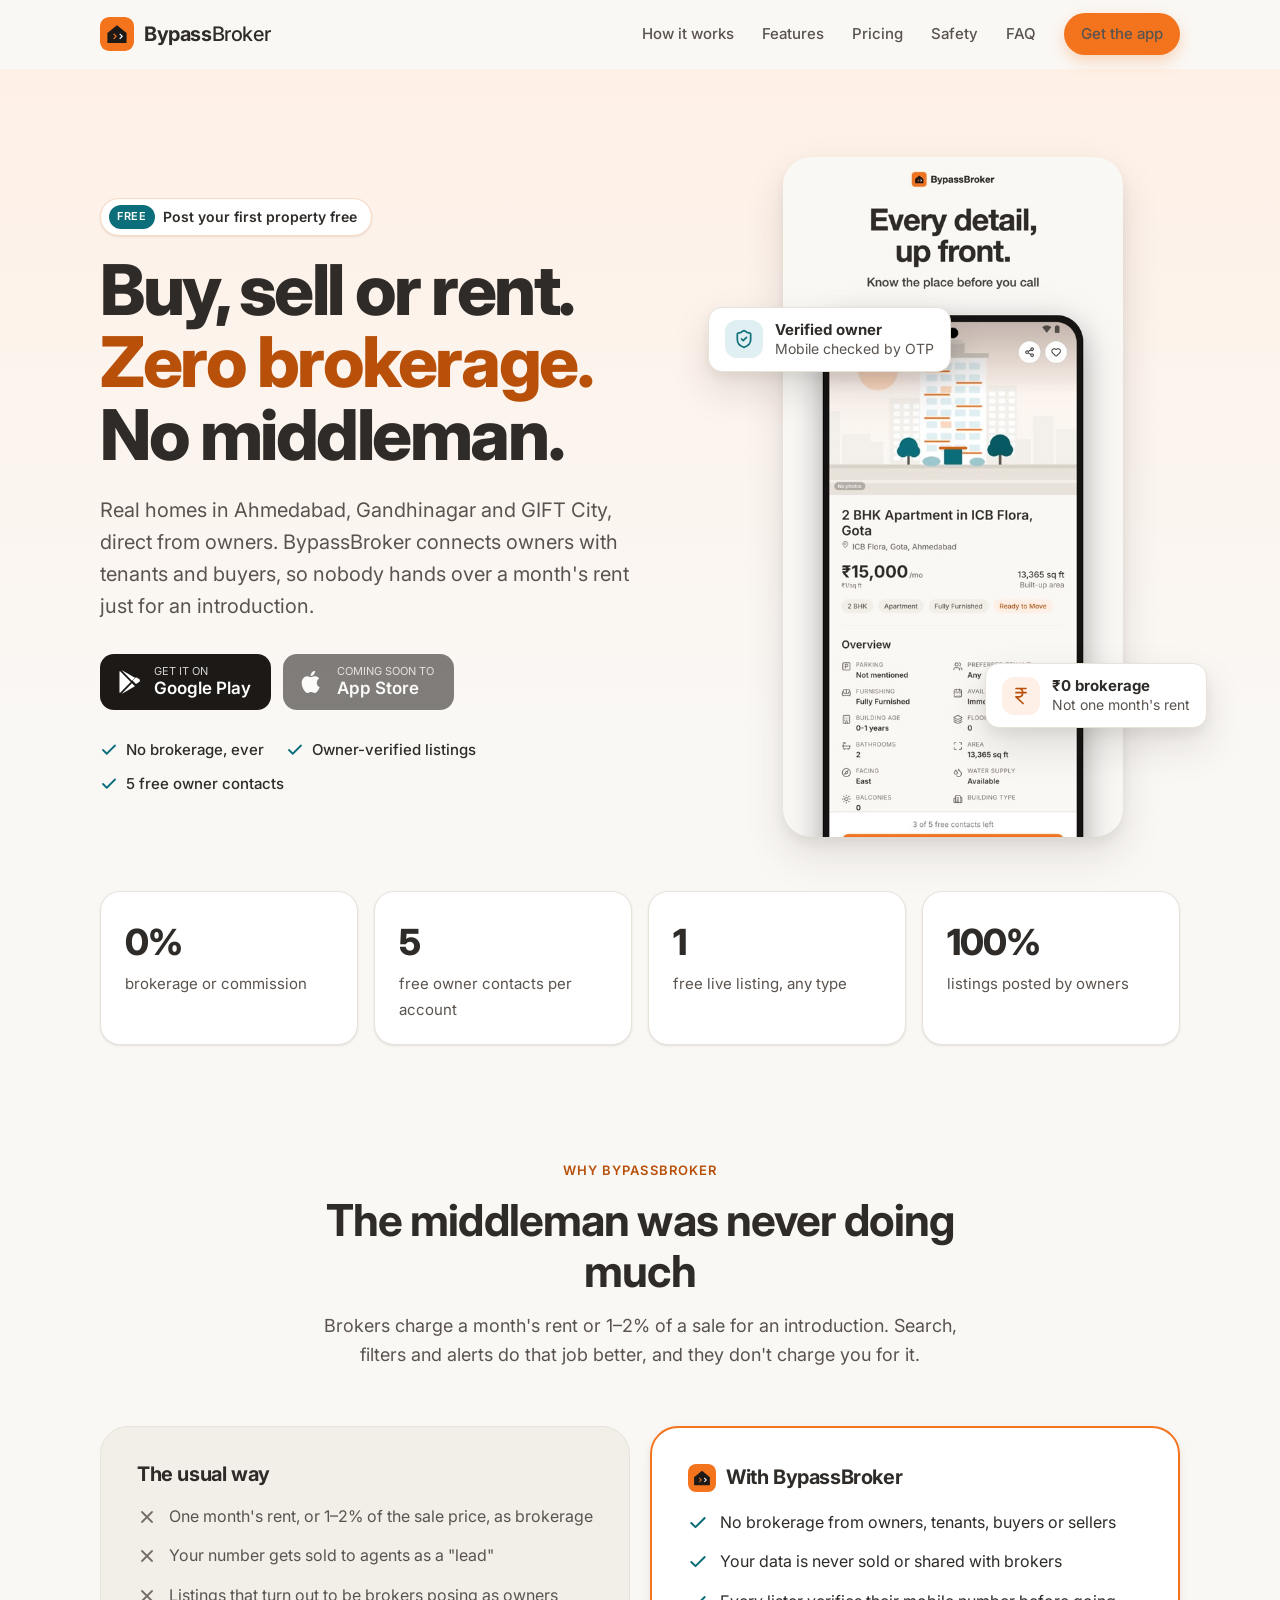
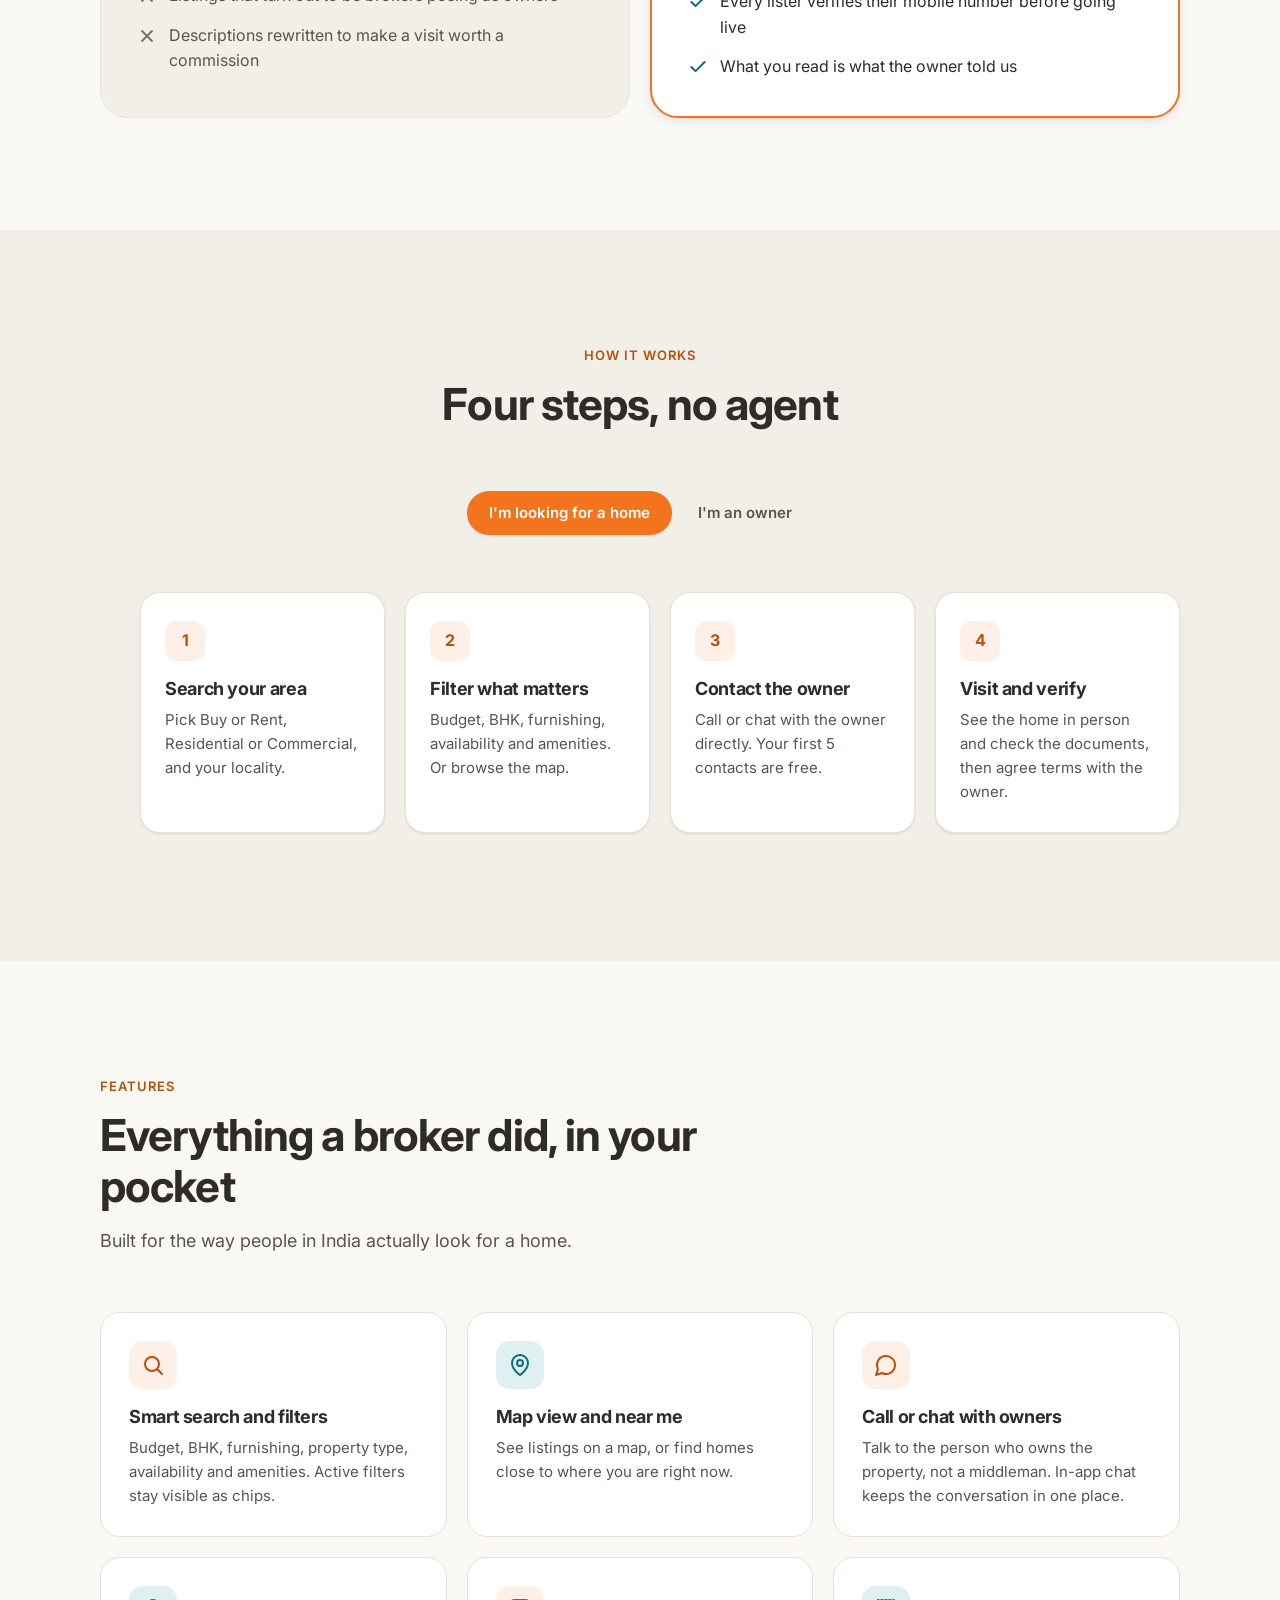
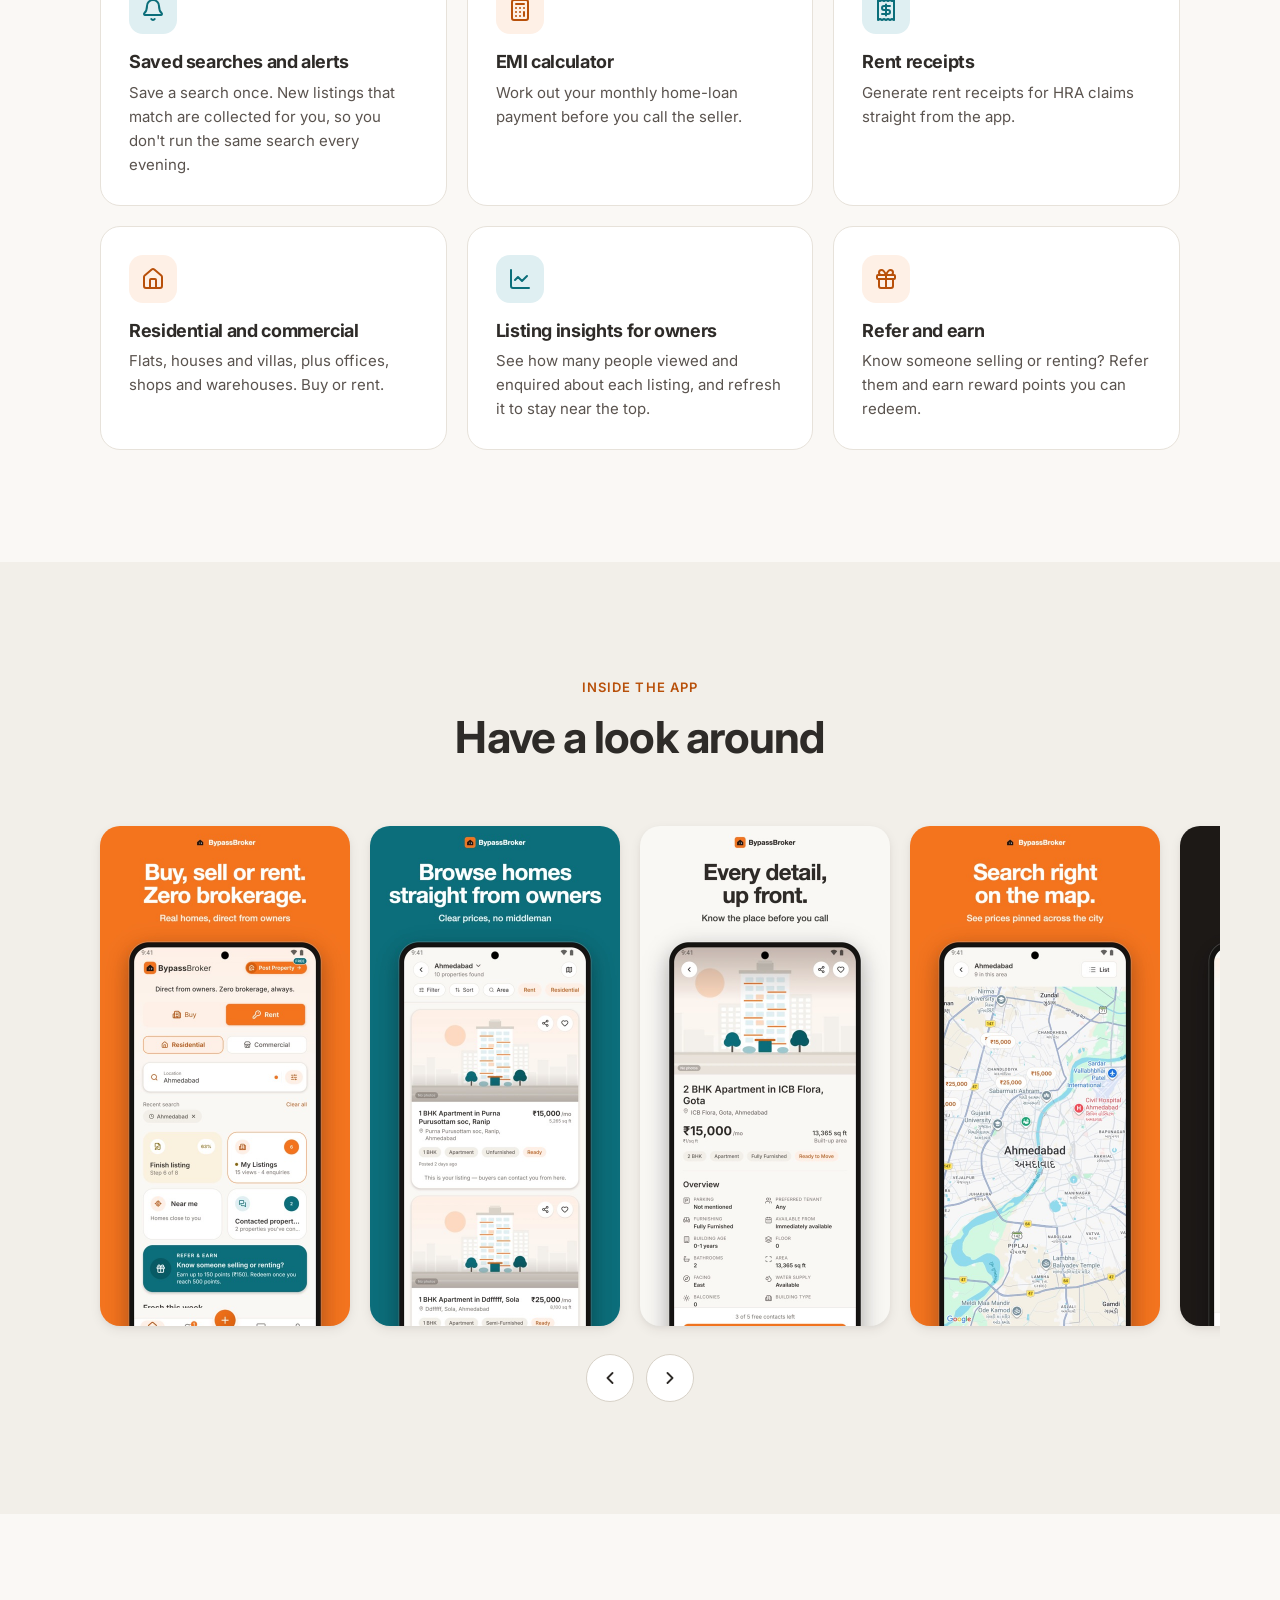
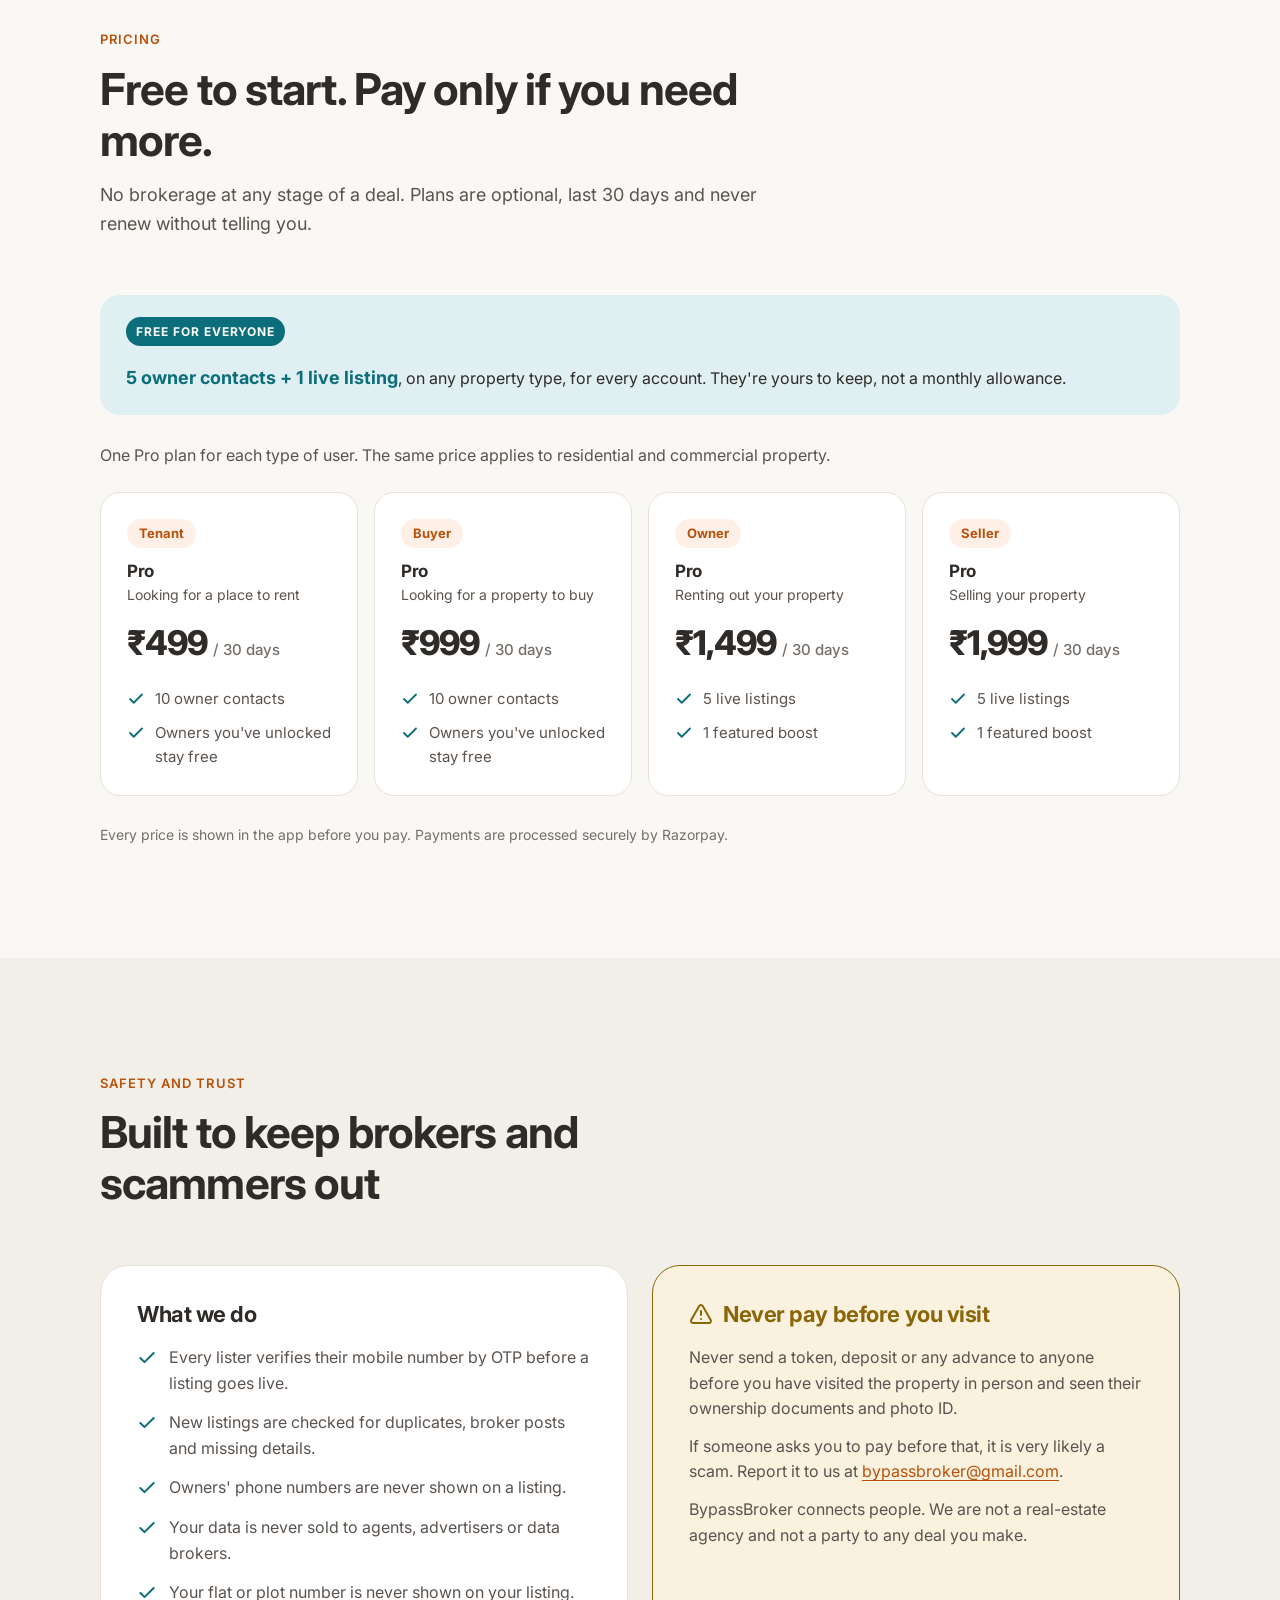
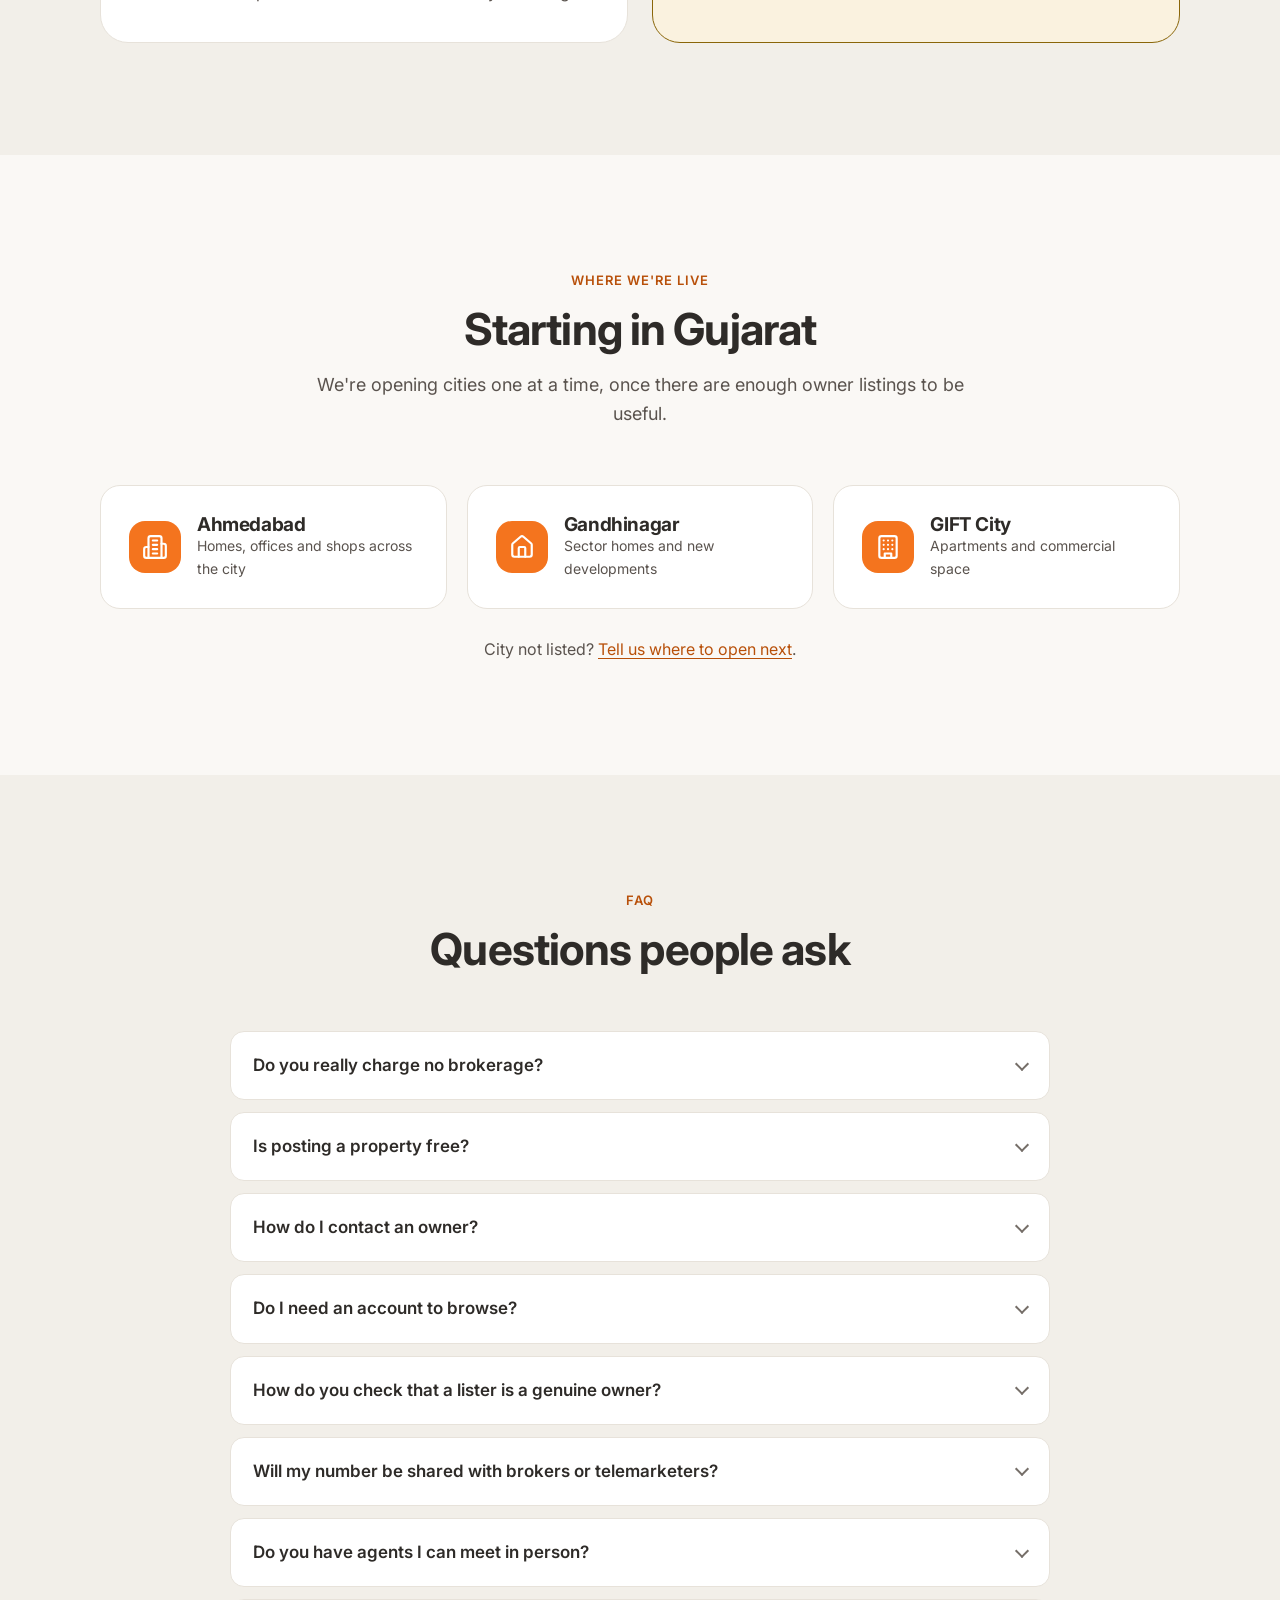
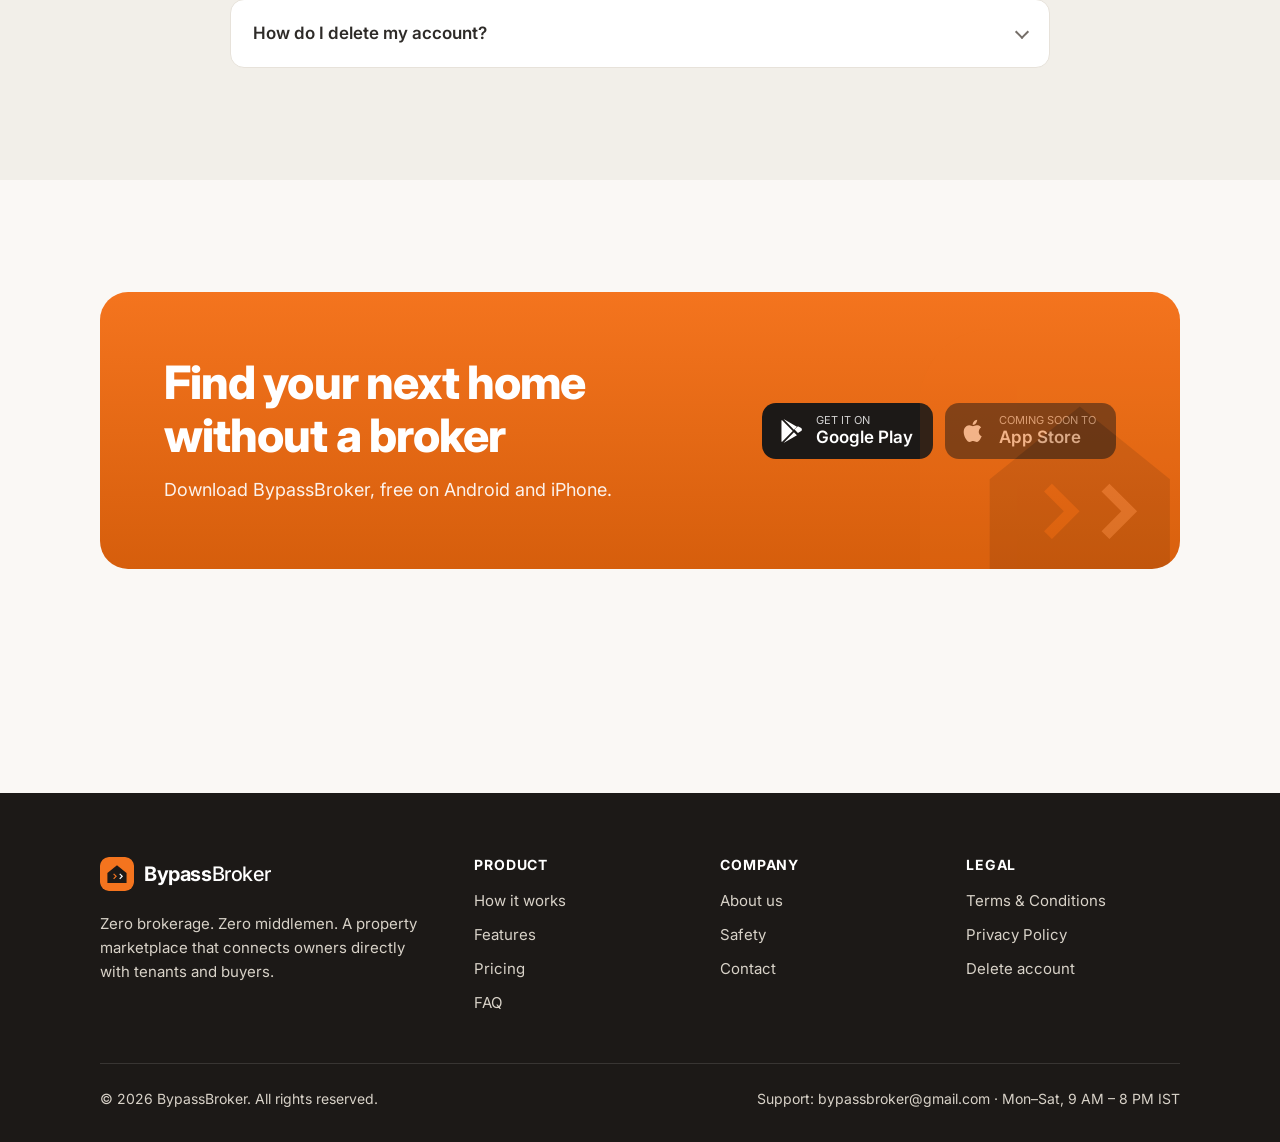
==== index.html @ a6a3829b "init" ====
<!doctype html>
<html lang="en-IN" class="no-js">
<head>
  <meta charset="utf-8">
  <meta name="viewport" content="width=device-width, initial-scale=1">
  <title>No Brokerage Property in Ahmedabad &amp; Gandhinagar | BypassBroker</title>
  <meta name="description" content="Rent, buy or sell flats, houses, offices and shops in Ahmedabad, Gandhinagar and GIFT City with zero brokerage. Deal directly with verified owners, no broker.">
  <meta name="robots" content="index, follow, max-image-preview:large, max-snippet:-1">
  <meta name="theme-color" content="#F4741E">
  <link rel="canonical" href="https://bypassbroker.in/">
  <meta name="geo.region" content="IN-GJ">
  <meta name="geo.placename" content="Ahmedabad">

  <meta property="og:type" content="website">
  <meta property="og:site_name" content="BypassBroker">
  <meta property="og:locale" content="en_IN">
  <meta property="og:title" content="BypassBroker — Zero brokerage. Direct from owners.">
  <meta property="og:description" content="Rent, buy or sell property in Ahmedabad, Gandhinagar and GIFT City directly with owners. No broker, no commission.">
  <meta property="og:url" content="https://bypassbroker.in/">
  <meta property="og:image" content="https://bypassbroker.in/assets/og-image.jpg">
  <meta property="og:image:width" content="1200">
  <meta property="og:image:height" content="630">
  <meta property="og:image:alt" content="BypassBroker — zero brokerage property app for Ahmedabad, Gandhinagar and GIFT City">
  <meta name="twitter:card" content="summary_large_image">
  <meta name="twitter:title" content="BypassBroker — Zero brokerage. Direct from owners.">
  <meta name="twitter:description" content="Rent, buy or sell property in Ahmedabad, Gandhinagar and GIFT City directly with owners. No broker, no commission.">
  <meta name="twitter:image" content="https://bypassbroker.in/assets/og-image.jpg">

  <link rel="icon" href="assets/favicon.svg" type="image/svg+xml">
  <link rel="apple-touch-icon" href="assets/apple-touch-icon.png">
  <link rel="manifest" href="site.webmanifest">

  <link rel="preconnect" href="https://fonts.googleapis.com">
  <link rel="preconnect" href="https://fonts.gstatic.com" crossorigin>
  <link rel="stylesheet" href="https://fonts.googleapis.com/css2?family=Inter:wght@400;500;600;700;800&display=swap">
  <link rel="stylesheet" href="css/styles.css">

  <script type="application/ld+json">
  {
    "@context": "https://schema.org",
    "@graph": [
      {
        "@type": "Organization",
        "@id": "https://bypassbroker.in/#organization",
        "name": "BypassBroker",
        "url": "https://bypassbroker.in/",
        "logo": {
          "@type": "ImageObject",
          "url": "https://bypassbroker.in/assets/icon-512.png",
          "width": 512,
          "height": 512
        },
        "description": "Zero-brokerage property marketplace connecting owners directly with tenants and buyers in Gujarat.",
        "email": "bypassbroker@gmail.com",
        "contactPoint": {
          "@type": "ContactPoint",
          "contactType": "customer support",
          "email": "bypassbroker@gmail.com",
          "areaServed": "IN"
        },
        "areaServed": [
          {
            "@type": "City",
            "name": "Ahmedabad"
          },
          {
            "@type": "City",
            "name": "Gandhinagar"
          },
          {
            "@type": "Place",
            "name": "GIFT City"
          }
        ],
        "sameAs": [
          "https://play.google.com/store/apps/details?id=com.bypassbroker.app"
        ]
      },
      {
        "@type": "WebSite",
        "@id": "https://bypassbroker.in/#website",
        "url": "https://bypassbroker.in/",
        "name": "BypassBroker",
        "inLanguage": "en-IN",
        "publisher": {
          "@id": "https://bypassbroker.in/#organization"
        }
      },
      {
        "@type": "MobileApplication",
        "name": "BypassBroker",
        "operatingSystem": "Android",
        "applicationCategory": "LifestyleApplication",
        "downloadUrl": "https://play.google.com/store/apps/details?id=com.bypassbroker.app",
        "installUrl": "https://play.google.com/store/apps/details?id=com.bypassbroker.app",
        "image": "https://bypassbroker.in/assets/icon-512.png",
        "screenshot": "https://bypassbroker.in/assets/screens/01-home.jpg",
        "offers": {
          "@type": "Offer",
          "price": "0",
          "priceCurrency": "INR"
        },
        "publisher": {
          "@id": "https://bypassbroker.in/#organization"
        }
      },
      {
        "@type": "FAQPage",
        "@id": "https://bypassbroker.in/#faq",
        "mainEntity": [
          {
            "@type": "Question",
            "name": "Do you really charge no brokerage?",
            "acceptedAnswer": {
              "@type": "Answer",
              "text": "Yes. We charge no brokerage and take no commission or cut of any deal, from the owner, the tenant or buyer, or anyone else, at any stage."
            }
          },
          {
            "@type": "Question",
            "name": "Is posting a property free?",
            "acceptedAnswer": {
              "@type": "Answer",
              "text": "Your first listing is always free, with no listing fee. Every account can keep 1 live listing of any type for free. The slot frees up again when you unpublish it or mark it sold or rented. Pro plan is there if you manage several properties."
            }
          },
          {
            "@type": "Question",
            "name": "How do I contact an owner?",
            "acceptedAnswer": {
              "@type": "Answer",
              "text": "Open the listing and tap Call Owner or Chat. Every account gets 5 free owner contacts on any property. After that, an optional plan keeps you going, and every owner you've already unlocked stays free."
            }
          },
          {
            "@type": "Question",
            "name": "Do I need an account to browse?",
            "acceptedAnswer": {
              "@type": "Answer",
              "text": "No. Searching, filtering and viewing full listing details work without logging in. You only need an account to save properties, set alerts, contact an owner or post a property."
            }
          },
          {
            "@type": "Question",
            "name": "How do you check that a lister is a genuine owner?",
            "acceptedAnswer": {
              "@type": "Answer",
              "text": "Every lister verifies their mobile number by OTP, and new listings are checked for duplicates, broker posts and missing details before they go live. Brokers and agents are not allowed on the platform, and accounts found posting for clients are removed."
            }
          },
          {
            "@type": "Question",
            "name": "Will my number be shared with brokers or telemarketers?",
            "acceptedAnswer": {
              "@type": "Answer",
              "text": "No. We never sell or share your data as leads. An owner's number is shown only to someone who taps Contact Owner on that listing, and every reveal is logged."
            }
          },
          {
            "@type": "Question",
            "name": "Do you have agents I can meet in person?",
            "acceptedAnswer": {
              "@type": "Answer",
              "text": "No. There's no branch and no relationship manager. Everything runs through the app, and support is by email. Keeping overhead low is what lets us never charge brokerage."
            }
          },
          {
            "@type": "Question",
            "name": "How do I delete my account?",
            "acceptedAnswer": {
              "@type": "Answer",
              "text": "In the app, open Profile and tap Delete account. If you cannot sign in, email us from your registered email address. See how account deletion works."
            }
          }
        ]
      }
    ]
  }
  </script>
</head>
<body>
  <a class="skip-link" href="#main">Skip to content</a>

  <header class="site-header">
    <nav class="container nav" aria-label="Main">
      <a class="brand" href="index.html" aria-label="BypassBroker home">
        <img src="assets/logo.svg" alt="" width="34" height="34">
        <span>Bypass<b>Broker</b></span>
      </a>
      <button class="nav-toggle" type="button" aria-expanded="false" aria-controls="nav-links" aria-label="Open menu">
        <svg width="22" height="22" viewBox="0 0 24 24" fill="none" stroke="currentColor" stroke-width="2" stroke-linecap="round"><path d="M4 6h16M4 12h16M4 18h16"/></svg>
      </button>
      <ul class="nav-links" id="nav-links">
        <li><a href="#how-it-works">How it works</a></li>
        <li><a href="#features">Features</a></li>
        <li><a href="#pricing">Pricing</a></li>
        <li><a href="#safety">Safety</a></li>
        <li><a href="#faq">FAQ</a></li>
        <li><a class="btn btn--primary btn--sm" href="#download">Get the app</a></li>
      </ul>
    </nav>
  </header>

  <main id="main">
    <!-- ============================================================ HERO -->
    <section class="hero">
      <div class="container hero-grid">
        <div>
          <span class="badge"><span class="pill">FREE</span> Post your first property free</span>
          <h1>Buy, sell or rent.<br><span class="ink">Zero brokerage.</span><br>No middleman.</h1>
          <p class="hero-lede">Real homes in Ahmedabad, Gandhinagar and GIFT City, direct from owners. BypassBroker connects owners with tenants and buyers, so nobody hands over a month's rent just for an introduction.</p>
          <div class="store-buttons">
            <a class="store-btn" data-store="android" href="#download">
              <svg viewBox="0 0 24 24" fill="currentColor" aria-hidden="true"><path d="M3.6 1.8c-.3.3-.4.7-.4 1.2v18c0 .5.1.9.4 1.2l10-10.2L3.6 1.8Zm11.1 9.1 2.8-2.8L5.1.9 14.7 10.9Zm0 2.2-9.6 10 12.4-7.2-2.8-2.8Zm6.7-3.9-3-1.7-3.1 3.2 3.1 3.1 3-1.7c.9-.5.9-1.9 0-2.9Z"/></svg>
              <span><small>GET IT ON</small><strong>Google Play</strong></span>
            </a>
            <a class="store-btn" data-store="ios" href="#download">
              <svg viewBox="0 0 24 24" fill="currentColor" aria-hidden="true"><path d="M16.4 12.6c0-2.6 2.1-3.8 2.2-3.9-1.2-1.8-3.1-2-3.7-2-1.6-.2-3.1.9-3.9.9-.8 0-2-.9-3.4-.9-1.7 0-3.3 1-4.2 2.6-1.8 3.1-.5 7.7 1.3 10.2.9 1.2 1.9 2.6 3.2 2.6 1.3-.1 1.8-.8 3.3-.8 1.6 0 2 .8 3.4.8 1.4 0 2.3-1.3 3.1-2.5 1-1.4 1.4-2.8 1.4-2.9 0 0-2.7-1-2.7-4.1ZM13.8 4.9c.7-.9 1.2-2 1.1-3.2-1 0-2.3.7-3 1.6-.7.8-1.2 2-1.1 3.1 1.1.1 2.3-.6 3-1.5Z"/></svg>
              <span><small>DOWNLOAD ON THE</small><strong>App Store</strong></span>
            </a>
          </div>
          <ul class="hero-points">
            <li><svg viewBox="0 0 24 24" fill="none" stroke="currentColor" stroke-width="2.4" stroke-linecap="round" stroke-linejoin="round" aria-hidden="true"><path d="M20 6 9 17l-5-5"/></svg>No brokerage, ever</li>
            <li><svg viewBox="0 0 24 24" fill="none" stroke="currentColor" stroke-width="2.4" stroke-linecap="round" stroke-linejoin="round" aria-hidden="true"><path d="M20 6 9 17l-5-5"/></svg>Owner-verified listings</li>
            <li><svg viewBox="0 0 24 24" fill="none" stroke="currentColor" stroke-width="2.4" stroke-linecap="round" stroke-linejoin="round" aria-hidden="true"><path d="M20 6 9 17l-5-5"/></svg>5 free owner contacts</li>
          </ul>
        </div>

        <div class="hero-visual">
          <img class="shot" src="assets/screens/03-prop.jpg" alt="BypassBroker app showing a property's full details" width="500" height="1000" fetchpriority="high">
          <div class="float-card float-card--a" aria-hidden="true">
            <span class="dot"><svg viewBox="0 0 24 24" fill="none" stroke="currentColor" stroke-width="2" stroke-linecap="round" stroke-linejoin="round"><path d="M20 13c0 5-3.5 7.5-7.7 9a1 1 0 0 1-.7 0C7.5 20.5 4 18 4 13V6a1 1 0 0 1 1-1c2 0 4.5-1.2 6.2-2.7a1.2 1.2 0 0 1 1.6 0C14.5 3.8 17 5 19 5a1 1 0 0 1 1 1z"/><path d="m9 12 2 2 4-4"/></svg></span>
            <span><strong>Verified owner</strong>Mobile checked by OTP</span>
          </div>
          <div class="float-card float-card--b" aria-hidden="true">
            <span class="dot"><svg viewBox="0 0 24 24" fill="none" stroke="currentColor" stroke-width="2" stroke-linecap="round" stroke-linejoin="round"><path d="M6 3h12M6 8h12M6 13l8.5 8M6 13h3c6.7 0 6.7-10 0-10"/></svg></span>
            <span><strong>₹0 brokerage</strong>Not one month's rent</span>
          </div>
        </div>
      </div>
    </section>

    <!-- ============================================================ STATS -->
    <div class="container stats-wrap">
      <div class="stats">
        <div class="stat"><strong>0%</strong><span>brokerage or commission</span></div>
        <div class="stat"><strong>5</strong><span>free owner contacts per account</span></div>
        <div class="stat"><strong>1</strong><span>free live listing, any type</span></div>
        <div class="stat"><strong>100%</strong><span>listings posted by owners</span></div>
      </div>
    </div>

    <!-- ============================================================ WHY -->
    <section class="section" id="why">
      <div class="container">
        <div class="section-head section-head--center reveal">
          <span class="eyebrow">Why BypassBroker</span>
          <h2>The middleman was never doing much</h2>
          <p>Brokers charge a month's rent or 1–2% of a sale for an introduction. Search, filters and alerts do that job better, and they don't charge you for it.</p>
        </div>
        <div class="compare reveal">
          <div class="compare-card compare-card--old">
            <h3>The usual way</h3>
            <ul>
              <li><svg viewBox="0 0 24 24" fill="none" stroke="currentColor" stroke-width="2.2" stroke-linecap="round"><path d="M18 6 6 18M6 6l12 12"/></svg>One month's rent, or 1–2% of the sale price, as brokerage</li>
              <li><svg viewBox="0 0 24 24" fill="none" stroke="currentColor" stroke-width="2.2" stroke-linecap="round"><path d="M18 6 6 18M6 6l12 12"/></svg>Your number gets sold to agents as a "lead"</li>
              <li><svg viewBox="0 0 24 24" fill="none" stroke="currentColor" stroke-width="2.2" stroke-linecap="round"><path d="M18 6 6 18M6 6l12 12"/></svg>Listings that turn out to be brokers posing as owners</li>
              <li><svg viewBox="0 0 24 24" fill="none" stroke="currentColor" stroke-width="2.2" stroke-linecap="round"><path d="M18 6 6 18M6 6l12 12"/></svg>Descriptions rewritten to make a visit worth a commission</li>
            </ul>
          </div>
          <div class="compare-card compare-card--new">
            <h3><img src="assets/logo.svg" alt="" width="28" height="28" style="border-radius:8px">With BypassBroker</h3>
            <ul>
              <li><svg viewBox="0 0 24 24" fill="none" stroke="currentColor" stroke-width="2.4" stroke-linecap="round" stroke-linejoin="round"><path d="M20 6 9 17l-5-5"/></svg>No brokerage from owners, tenants, buyers or sellers</li>
              <li><svg viewBox="0 0 24 24" fill="none" stroke="currentColor" stroke-width="2.4" stroke-linecap="round" stroke-linejoin="round"><path d="M20 6 9 17l-5-5"/></svg>Your data is never sold or shared with brokers</li>
              <li><svg viewBox="0 0 24 24" fill="none" stroke="currentColor" stroke-width="2.4" stroke-linecap="round" stroke-linejoin="round"><path d="M20 6 9 17l-5-5"/></svg>Every lister verifies their mobile number before going live</li>
              <li><svg viewBox="0 0 24 24" fill="none" stroke="currentColor" stroke-width="2.4" stroke-linecap="round" stroke-linejoin="round"><path d="M20 6 9 17l-5-5"/></svg>What you read is what the owner told us</li>
            </ul>
          </div>
        </div>
      </div>
    </section>

    <!-- ============================================================ HOW IT WORKS -->
    <section class="section section--muted" id="how-it-works">
      <div class="container center">
        <div class="section-head section-head--center reveal">
          <span class="eyebrow">How it works</span>
          <h2>Four steps, no agent</h2>
        </div>
        <div class="tabs" role="tablist" aria-label="Who are you?">
          <button class="tab" role="tab" id="tab-seekers" aria-selected="true" aria-controls="panel-seekers">I'm looking for a home</button>
          <button class="tab" role="tab" id="tab-owners" aria-selected="false" aria-controls="panel-owners" tabindex="-1">I'm an owner</button>
        </div>

        <div class="tab-panel" role="tabpanel" id="panel-seekers" aria-labelledby="tab-seekers">
          <ol class="steps">
            <li class="step"><h3>Search your area</h3><p>Pick Buy or Rent, Residential or Commercial, and your locality.</p></li>
            <li class="step"><h3>Filter what matters</h3><p>Budget, BHK, furnishing, availability and amenities. Or browse the map.</p></li>
            <li class="step"><h3>Contact the owner</h3><p>Call or chat with the owner directly. Your first 5 contacts are free.</p></li>
            <li class="step"><h3>Visit and verify</h3><p>See the home in person and check the documents, then agree terms with the owner.</p></li>
          </ol>
        </div>
        <div class="tab-panel" role="tabpanel" id="panel-owners" aria-labelledby="tab-owners" hidden>
          <ol class="steps">
            <li class="step"><h3>Verify your number</h3><p>Sign in with an OTP. It's how we keep brokers out.</p></li>
            <li class="step"><h3>Post in minutes</h3><p>A short wizard covering location, details, price, amenities and photos. It saves as you go.</p></li>
            <li class="step"><h3>Go live, free</h3><p>Your first listing is always free. Most listings are reviewed and live within a few hours.</p></li>
            <li class="step"><h3>Hear from real people</h3><p>Tenants and buyers reach you directly. Your number is never shown publicly.</p></li>
          </ol>
        </div>
      </div>
    </section>

    <!-- ============================================================ FEATURES -->
    <section class="section" id="features">
      <div class="container">
        <div class="section-head reveal">
          <span class="eyebrow">Features</span>
          <h2>Everything a broker did, in your pocket</h2>
          <p>Built for the way people in India actually look for a home.</p>
        </div>
        <div class="features">
          <article class="feature reveal">
            <div class="icon"><svg viewBox="0 0 24 24" fill="none" stroke="currentColor" stroke-width="2" stroke-linecap="round" stroke-linejoin="round" aria-hidden="true"><circle cx="11" cy="11" r="7"/><path d="m21 21-4.3-4.3"/></svg></div>
            <h3>Smart search and filters</h3>
            <p>Budget, BHK, furnishing, property type, availability and amenities. Active filters stay visible as chips.</p>
          </article>
          <article class="feature reveal">
            <div class="icon icon--teal"><svg viewBox="0 0 24 24" fill="none" stroke="currentColor" stroke-width="2" stroke-linecap="round" stroke-linejoin="round" aria-hidden="true"><path d="M20 10c0 5-5.5 10.2-7.4 11.8a1 1 0 0 1-1.2 0C9.5 20.2 4 15 4 10a8 8 0 0 1 16 0"/><circle cx="12" cy="10" r="3"/></svg></div>
            <h3>Map view and near me</h3>
            <p>See listings on a map, or find homes close to where you are right now.</p>
          </article>
          <article class="feature reveal">
            <div class="icon"><svg viewBox="0 0 24 24" fill="none" stroke="currentColor" stroke-width="2" stroke-linecap="round" stroke-linejoin="round" aria-hidden="true"><path d="M7.9 20A9 9 0 1 0 4 16.1L2 22Z"/></svg></div>
            <h3>Call or chat with owners</h3>
            <p>Talk to the person who owns the property, not a middleman. In-app chat keeps the conversation in one place.</p>
          </article>
          <article class="feature reveal">
            <div class="icon icon--teal"><svg viewBox="0 0 24 24" fill="none" stroke="currentColor" stroke-width="2" stroke-linecap="round" stroke-linejoin="round" aria-hidden="true"><path d="M10.3 21a2 2 0 0 0 3.4 0M3.3 15.3A1 1 0 0 0 4 17h16a1 1 0 0 0 .7-1.7C19.4 14 18 12.5 18 8A6 6 0 0 0 6 8c0 4.5-1.4 6-2.7 7.3"/></svg></div>
            <h3>Saved searches and alerts</h3>
            <p>Save a search once. New listings that match are collected for you, so you don't run the same search every evening.</p>
          </article>
          <article class="feature reveal">
            <div class="icon"><svg viewBox="0 0 24 24" fill="none" stroke="currentColor" stroke-width="2" stroke-linecap="round" stroke-linejoin="round" aria-hidden="true"><rect width="16" height="20" x="4" y="2" rx="2"/><path d="M8 6h8M16 14v4M16 10h.01M12 10h.01M8 10h.01M12 14h.01M8 14h.01M12 18h.01M8 18h.01"/></svg></div>
            <h3>EMI calculator</h3>
            <p>Work out your monthly home-loan payment before you call the seller.</p>
          </article>
          <article class="feature reveal">
            <div class="icon icon--teal"><svg viewBox="0 0 24 24" fill="none" stroke="currentColor" stroke-width="2" stroke-linecap="round" stroke-linejoin="round" aria-hidden="true"><path d="M4 2v20l2-1 2 1 2-1 2 1 2-1 2 1 2-1 2 1V2l-2 1-2-1-2 1-2-1-2 1-2-1-2 1Z"/><path d="M16 8h-6a2 2 0 1 0 0 4h4a2 2 0 1 1 0 4H8M12 17.5v-11"/></svg></div>
            <h3>Rent receipts</h3>
            <p>Generate rent receipts for HRA claims straight from the app.</p>
          </article>
          <article class="feature reveal">
            <div class="icon"><svg viewBox="0 0 24 24" fill="none" stroke="currentColor" stroke-width="2" stroke-linecap="round" stroke-linejoin="round" aria-hidden="true"><path d="M15 21v-8a1 1 0 0 0-1-1h-4a1 1 0 0 0-1 1v8"/><path d="M3 10a2 2 0 0 1 .7-1.5l7-6a2 2 0 0 1 2.6 0l7 6A2 2 0 0 1 21 10v9a2 2 0 0 1-2 2H5a2 2 0 0 1-2-2z"/></svg></div>
            <h3>Residential and commercial</h3>
            <p>Flats, houses and villas, plus offices, shops and warehouses. Buy or rent.</p>
          </article>
          <article class="feature reveal">
            <div class="icon icon--teal"><svg viewBox="0 0 24 24" fill="none" stroke="currentColor" stroke-width="2" stroke-linecap="round" stroke-linejoin="round" aria-hidden="true"><path d="M3 3v16a2 2 0 0 0 2 2h16"/><path d="m19 9-5 5-4-4-3 3"/></svg></div>
            <h3>Listing insights for owners</h3>
            <p>See how many people viewed and enquired about each listing, and refresh it to stay near the top.</p>
          </article>
          <article class="feature reveal">
            <div class="icon"><svg viewBox="0 0 24 24" fill="none" stroke="currentColor" stroke-width="2" stroke-linecap="round" stroke-linejoin="round" aria-hidden="true"><rect x="3" y="8" width="18" height="4" rx="1"/><path d="M12 8v13M19 12v7a2 2 0 0 1-2 2H7a2 2 0 0 1-2-2v-7M7.5 8a2.5 2.5 0 0 1 0-5C10 3 12 8 12 8s2-5 4.5-5a2.5 2.5 0 0 1 0 5"/></svg></div>
            <h3>Refer and earn</h3>
            <p>Know someone selling or renting? Refer them and earn reward points you can redeem.</p>
          </article>
        </div>
      </div>
    </section>

    <!-- ============================================================ SCREENSHOTS -->
    <section class="section section--muted" id="screens" aria-label="App screenshots">
      <div class="container">
        <div class="section-head section-head--center reveal">
          <span class="eyebrow">Inside the app</span>
          <h2>Have a look around</h2>
        </div>
        <div class="gallery" id="gallery" tabindex="0" aria-label="Screenshots, scroll sideways">
          <figure><img loading="lazy" src="assets/screens/01-home.jpg" alt="Home screen with Buy and Rent search" width="500" height="1000"></figure>
          <figure><img loading="lazy" src="assets/screens/02-results.jpg" alt="Search results list" width="500" height="1000"></figure>
          <figure><img loading="lazy" src="assets/screens/03-prop.jpg" alt="Property details page" width="500" height="1000"></figure>
          <figure><img loading="lazy" src="assets/screens/04-map.jpg" alt="Listings on a map" width="500" height="1000"></figure>
          <figure><img loading="lazy" src="assets/screens/05-filters.jpg" alt="Filters sheet" width="500" height="1000"></figure>
          <figure><img loading="lazy" src="assets/screens/07-post.jpg" alt="Post a property wizard" width="500" height="1000"></figure>
          <figure><img loading="lazy" src="assets/screens/09-referral.jpg" alt="Refer and earn" width="500" height="1000"></figure>
          <figure><img loading="lazy" src="assets/screens/10-emi.jpg" alt="EMI calculator" width="500" height="1000"></figure>
        </div>
        <div class="gallery-controls">
          <button class="icon-btn" type="button" data-gallery="-1" aria-label="Previous screenshots"><svg viewBox="0 0 24 24" fill="none" stroke="currentColor" stroke-width="2.2" stroke-linecap="round" stroke-linejoin="round"><path d="m15 18-6-6 6-6"/></svg></button>
          <button class="icon-btn" type="button" data-gallery="1" aria-label="Next screenshots"><svg viewBox="0 0 24 24" fill="none" stroke="currentColor" stroke-width="2.2" stroke-linecap="round" stroke-linejoin="round"><path d="m9 18 6-6-6-6"/></svg></button>
        </div>
      </div>
    </section>

    <!-- ============================================================ PRICING -->
    <!-- Prices mirror the live Pro plans (confirmed by the owner 2026-10-17), not the
         baseline seed. Admins can change prices in the app, so check them before every deploy. -->
    <section class="section" id="pricing">
      <div class="container">
        <div class="section-head reveal">
          <span class="eyebrow">Pricing</span>
          <h2>Free to start. Pay only if you need more.</h2>
          <p>No brokerage at any stage of a deal. Plans are optional, last 30 days and never renew without telling you.</p>
        </div>

        <div class="free-banner reveal">
          <span class="pill">FREE FOR EVERYONE</span>
          <span><strong>5 owner contacts + 1 live listing</strong>, on any property type, for every account. They're yours to keep, not a monthly allowance.</span>
        </div>

        <p class="pricing-note">One Pro plan for each type of user. The same price applies to residential and commercial property.</p>

        <div class="plans plans--four">
          <div class="plan">
            <span class="plan-for">Tenant</span>
            <h3>Pro</h3>
            <p class="plan-blurb">Looking for a place to rent</p>
            <div class="price">₹499 <small>/ 30 days</small></div>
            <ul><li><svg viewBox="0 0 24 24" fill="none" stroke="currentColor" stroke-width="2.4" stroke-linecap="round" stroke-linejoin="round" aria-hidden="true"><path d="M20 6 9 17l-5-5"/></svg>10 owner contacts</li><li><svg viewBox="0 0 24 24" fill="none" stroke="currentColor" stroke-width="2.4" stroke-linecap="round" stroke-linejoin="round" aria-hidden="true"><path d="M20 6 9 17l-5-5"/></svg>Owners you've unlocked stay free</li></ul>
          </div>
          <div class="plan">
            <span class="plan-for">Buyer</span>
            <h3>Pro</h3>
            <p class="plan-blurb">Looking for a property to buy</p>
            <div class="price">₹999 <small>/ 30 days</small></div>
            <ul><li><svg viewBox="0 0 24 24" fill="none" stroke="currentColor" stroke-width="2.4" stroke-linecap="round" stroke-linejoin="round" aria-hidden="true"><path d="M20 6 9 17l-5-5"/></svg>10 owner contacts</li><li><svg viewBox="0 0 24 24" fill="none" stroke="currentColor" stroke-width="2.4" stroke-linecap="round" stroke-linejoin="round" aria-hidden="true"><path d="M20 6 9 17l-5-5"/></svg>Owners you've unlocked stay free</li></ul>
          </div>
          <div class="plan">
            <span class="plan-for">Owner</span>
            <h3>Pro</h3>
            <p class="plan-blurb">Renting out your property</p>
            <div class="price">₹1,499 <small>/ 30 days</small></div>
            <ul><li><svg viewBox="0 0 24 24" fill="none" stroke="currentColor" stroke-width="2.4" stroke-linecap="round" stroke-linejoin="round" aria-hidden="true"><path d="M20 6 9 17l-5-5"/></svg>5 live listings</li><li><svg viewBox="0 0 24 24" fill="none" stroke="currentColor" stroke-width="2.4" stroke-linecap="round" stroke-linejoin="round" aria-hidden="true"><path d="M20 6 9 17l-5-5"/></svg>1 featured boost</li></ul>
          </div>
          <div class="plan">
            <span class="plan-for">Seller</span>
            <h3>Pro</h3>
            <p class="plan-blurb">Selling your property</p>
            <div class="price">₹1,999 <small>/ 30 days</small></div>
            <ul><li><svg viewBox="0 0 24 24" fill="none" stroke="currentColor" stroke-width="2.4" stroke-linecap="round" stroke-linejoin="round" aria-hidden="true"><path d="M20 6 9 17l-5-5"/></svg>5 live listings</li><li><svg viewBox="0 0 24 24" fill="none" stroke="currentColor" stroke-width="2.4" stroke-linecap="round" stroke-linejoin="round" aria-hidden="true"><path d="M20 6 9 17l-5-5"/></svg>1 featured boost</li></ul>
          </div>
        </div>

        <p class="fine-print">Every price is shown in the app before you pay. Payments are processed securely by Razorpay.</p>
      </div>
    </section>

    <!-- ============================================================ SAFETY -->
    <section class="section section--muted" id="safety">
      <div class="container">
        <div class="section-head reveal">
          <span class="eyebrow">Safety and trust</span>
          <h2>Built to keep brokers and scammers out</h2>
        </div>
        <div class="safety">
          <div class="safety-card reveal">
            <h3>What we do</h3>
            <ul class="check-list">
              <li><svg viewBox="0 0 24 24" fill="none" stroke="currentColor" stroke-width="2.4" stroke-linecap="round" stroke-linejoin="round"><path d="M20 6 9 17l-5-5"/></svg>Every lister verifies their mobile number by OTP before a listing goes live.</li>
              <li><svg viewBox="0 0 24 24" fill="none" stroke="currentColor" stroke-width="2.4" stroke-linecap="round" stroke-linejoin="round"><path d="M20 6 9 17l-5-5"/></svg>New listings are checked for duplicates, broker posts and missing details.</li>
              <li><svg viewBox="0 0 24 24" fill="none" stroke="currentColor" stroke-width="2.4" stroke-linecap="round" stroke-linejoin="round"><path d="M20 6 9 17l-5-5"/></svg>Owners' phone numbers are never shown on a listing.</li>
              <li><svg viewBox="0 0 24 24" fill="none" stroke="currentColor" stroke-width="2.4" stroke-linecap="round" stroke-linejoin="round"><path d="M20 6 9 17l-5-5"/></svg>Your data is never sold to agents, advertisers or data brokers.</li>
              <li><svg viewBox="0 0 24 24" fill="none" stroke="currentColor" stroke-width="2.4" stroke-linecap="round" stroke-linejoin="round"><path d="M20 6 9 17l-5-5"/></svg>Your flat or plot number is never shown on your listing.</li>
            </ul>
          </div>
          <div class="safety-card warning-card reveal">
            <h3><svg viewBox="0 0 24 24" fill="none" stroke="currentColor" stroke-width="2" stroke-linecap="round" stroke-linejoin="round" aria-hidden="true"><path d="m21.7 18-8-14a2 2 0 0 0-3.5 0l-8 14A2 2 0 0 0 4 21h16a2 2 0 0 0 1.7-3M12 9v4M12 17h.01"/></svg>Never pay before you visit</h3>
            <p>Never send a token, deposit or any advance to anyone before you have visited the property in person and seen their ownership documents and photo ID.</p>
            <p>If someone asks you to pay before that, it is very likely a scam. Report it to us at <a href="mailto:bypassbroker@gmail.com?subject=Report%20a%20listing">bypassbroker@gmail.com</a>.</p>
            <p>BypassBroker connects people. We are not a real-estate agency and not a party to any deal you make.</p>
          </div>
        </div>
      </div>
    </section>

    <!-- ============================================================ CITIES -->
    <section class="section" id="cities">
      <div class="container">
        <div class="section-head section-head--center reveal">
          <span class="eyebrow">Where we're live</span>
          <h2>Starting in Gujarat</h2>
          <p>We're opening cities one at a time, once there are enough owner listings to be useful.</p>
        </div>
        <div class="cities">
          <div class="city reveal"><span class="icon"><svg viewBox="0 0 24 24" fill="none" stroke="currentColor" stroke-width="2" stroke-linecap="round" stroke-linejoin="round" aria-hidden="true"><path d="M6 22V4a2 2 0 0 1 2-2h8a2 2 0 0 1 2 2v18Z"/><path d="M6 12H4a2 2 0 0 0-2 2v6a2 2 0 0 0 2 2h2M18 9h2a2 2 0 0 1 2 2v9a2 2 0 0 1-2 2h-2M10 6h4M10 10h4M10 14h4M10 18h4"/></svg></span><div><h3>Ahmedabad</h3><p>Homes, offices and shops across the city</p></div></div>
          <div class="city reveal"><span class="icon"><svg viewBox="0 0 24 24" fill="none" stroke="currentColor" stroke-width="2" stroke-linecap="round" stroke-linejoin="round" aria-hidden="true"><path d="M15 21v-8a1 1 0 0 0-1-1h-4a1 1 0 0 0-1 1v8"/><path d="M3 10a2 2 0 0 1 .7-1.5l7-6a2 2 0 0 1 2.6 0l7 6A2 2 0 0 1 21 10v9a2 2 0 0 1-2 2H5a2 2 0 0 1-2-2z"/></svg></span><div><h3>Gandhinagar</h3><p>Sector homes and new developments</p></div></div>
          <div class="city reveal"><span class="icon"><svg viewBox="0 0 24 24" fill="none" stroke="currentColor" stroke-width="2" stroke-linecap="round" stroke-linejoin="round" aria-hidden="true"><rect width="16" height="20" x="4" y="2" rx="2"/><path d="M9 22v-4h6v4M8 6h.01M16 6h.01M12 6h.01M12 10h.01M12 14h.01M16 10h.01M16 14h.01M8 10h.01M8 14h.01"/></svg></span><div><h3>GIFT City</h3><p>Apartments and commercial space</p></div></div>
        </div>
        <p class="cities-note">City not listed? <a href="mailto:bypassbroker@gmail.com?subject=City%20request">Tell us where to open next</a>.</p>
      </div>
    </section>

    <!-- ============================================================ FAQ -->
    <section class="section section--muted" id="faq">
      <div class="container">
        <div class="section-head section-head--center reveal">
          <span class="eyebrow">FAQ</span>
          <h2>Questions people ask</h2>
        </div>
        <div class="faq">
          <details>
            <summary>Do you really charge no brokerage?</summary>
            <div class="answer"><p>Yes. We charge no brokerage and take no commission or cut of any deal, from the owner, the tenant or buyer, or anyone else, at any stage.</p></div>
          </details>
          <details>
            <summary>Is posting a property free?</summary>
            <div class="answer"><p>Your first listing is always free, with no listing fee. Every account can keep 1 live listing of any type for free. The slot frees up again when you unpublish it or mark it sold or rented. Pro plan is there if you manage several properties.</p></div>
          </details>
          <details>
            <summary>How do I contact an owner?</summary>
            <div class="answer"><p>Open the listing and tap Call Owner or Chat. Every account gets 5 free owner contacts on any property. After that, an optional plan keeps you going, and every owner you've already unlocked stays free.</p></div>
          </details>
          <details>
            <summary>Do I need an account to browse?</summary>
            <div class="answer"><p>No. Searching, filtering and viewing full listing details work without logging in. You only need an account to save properties, set alerts, contact an owner or post a property.</p></div>
          </details>
          <details>
            <summary>How do you check that a lister is a genuine owner?</summary>
            <div class="answer"><p>Every lister verifies their mobile number by OTP, and new listings are checked for duplicates, broker posts and missing details before they go live. Brokers and agents are not allowed on the platform, and accounts found posting for clients are removed.</p></div>
          </details>
          <details>
            <summary>Will my number be shared with brokers or telemarketers?</summary>
            <div class="answer"><p>No. We never sell or share your data as leads. An owner's number is shown only to someone who taps Contact Owner on that listing, and every reveal is logged.</p></div>
          </details>
          <details>
            <summary>Do you have agents I can meet in person?</summary>
            <div class="answer"><p>No. There's no branch and no relationship manager. Everything runs through the app, and support is by email. Keeping overhead low is what lets us never charge brokerage.</p></div>
          </details>
          <details>
            <summary>How do I delete my account?</summary>
            <div class="answer"><p>In the app, open Profile and tap Delete account. If you cannot sign in, email us from your registered email address. See <a href="delete-account.html">how account deletion works</a>.</p></div>
          </details>
        </div>
      </div>
    </section>

    <!-- ============================================================ CTA -->
    <section class="section" id="download">
      <div class="container">
        <div class="cta reveal">
          <div>
            <h2>Find your next home without a broker</h2>
            <p>Download BypassBroker, free on Android and iPhone.</p>
          </div>
          <div class="store-buttons">
            <a class="store-btn" data-store="android" href="#download">
              <svg viewBox="0 0 24 24" fill="currentColor" aria-hidden="true"><path d="M3.6 1.8c-.3.3-.4.7-.4 1.2v18c0 .5.1.9.4 1.2l10-10.2L3.6 1.8Zm11.1 9.1 2.8-2.8L5.1.9 14.7 10.9Zm0 2.2-9.6 10 12.4-7.2-2.8-2.8Zm6.7-3.9-3-1.7-3.1 3.2 3.1 3.1 3-1.7c.9-.5.9-1.9 0-2.9Z"/></svg>
              <span><small>GET IT ON</small><strong>Google Play</strong></span>
            </a>
            <a class="store-btn" data-store="ios" href="#download">
              <svg viewBox="0 0 24 24" fill="currentColor" aria-hidden="true"><path d="M16.4 12.6c0-2.6 2.1-3.8 2.2-3.9-1.2-1.8-3.1-2-3.7-2-1.6-.2-3.1.9-3.9.9-.8 0-2-.9-3.4-.9-1.7 0-3.3 1-4.2 2.6-1.8 3.1-.5 7.7 1.3 10.2.9 1.2 1.9 2.6 3.2 2.6 1.3-.1 1.8-.8 3.3-.8 1.6 0 2 .8 3.4.8 1.4 0 2.3-1.3 3.1-2.5 1-1.4 1.4-2.8 1.4-2.9 0 0-2.7-1-2.7-4.1ZM13.8 4.9c.7-.9 1.2-2 1.1-3.2-1 0-2.3.7-3 1.6-.7.8-1.2 2-1.1 3.1 1.1.1 2.3-.6 3-1.5Z"/></svg>
              <span><small>DOWNLOAD ON THE</small><strong>App Store</strong></span>
            </a>
          </div>
          <img class="cta-mark" src="assets/logo.svg" alt="" aria-hidden="true">
        </div>
      </div>
    </section>
  </main>

  <footer class="site-footer">
    <div class="container">
      <div class="footer-grid">
        <div class="footer-about">
          <a class="brand" href="index.html"><img src="assets/logo.svg" alt="" width="34" height="34"><span>Bypass<b>Broker</b></span></a>
          <p>Zero brokerage. Zero middlemen. A property marketplace that connects owners directly with tenants and buyers.</p>
        </div>
        <div>
          <h4>Product</h4>
          <ul><li><a href="index.html#how-it-works">How it works</a></li><li><a href="index.html#features">Features</a></li><li><a href="index.html#pricing">Pricing</a></li><li><a href="index.html#faq">FAQ</a></li></ul>
        </div>
        <div>
          <h4>Company</h4>
          <ul><li><a href="about.html">About us</a></li><li><a href="index.html#safety">Safety</a></li><li><a href="mailto:bypassbroker@gmail.com">Contact</a></li></ul>
        </div>
        <div>
          <h4>Legal</h4>
          <ul><li><a href="terms.html">Terms &amp; Conditions</a></li><li><a href="privacy.html">Privacy Policy</a></li><li><a href="delete-account.html">Delete account</a></li></ul>
        </div>
      </div>
      <div class="footer-bottom">
        <span>© <span data-year>2026</span> BypassBroker. All rights reserved.</span>
        <span>Support: <a href="mailto:bypassbroker@gmail.com">bypassbroker@gmail.com</a> · Mon–Sat, 9 AM – 8 PM IST</span>
      </div>
    </div>
  </footer>

  <script src="js/main.js" defer></script>
</body>
</html>
---- css/styles.css ----
/*
 * BypassBroker website — "Ember & Sand".
 *
 * Every colour below is copied from packages/tokens/src/palette.json, the one
 * definition of the brand. If the palette changes there, change it here too.
 * The rule from the app holds on the web: `--accent` is a FILL (buttons, pins,
 * badges). Orange text on a light surface uses `--accent-ink`.
 */

:root {
  --background: #FAF8F5;
  --surface: #FFFFFF;
  --surface-muted: #F2EFE9;
  --foreground: #2E2B28;
  --foreground-muted: #5A534E;
  --foreground-subtle: #756E68;
  --border: #E7E2DA;
  --border-strong: #D8D2C8;
  --accent: #F4741E;
  --accent-pressed: #D65E0C;
  --accent-tint: #FEF0E6;
  --accent-tint-strong: #FBD9C0;
  --accent-ink: #B8500A;
  --on-accent: #FFFFFF;
  --highlight: #0B6E7A;
  --highlight-pressed: #085A64;
  --highlight-tint: #DFEFF2;
  --warning: #8A6609;
  --warning-tint: #FAF2DF;
  --logo-ink: #1C1917;
  --overlay: rgba(38, 28, 22, 0.40);

  --radius-sm: 10px;
  --radius-md: 14px;
  --radius-lg: 20px;
  --radius-xl: 28px;
  --radius-pill: 999px;

  --shadow-sm: 0 1px 2px rgba(38, 28, 22, 0.06), 0 1px 3px rgba(38, 28, 22, 0.05);
  --shadow-md: 0 4px 12px rgba(38, 28, 22, 0.07), 0 2px 4px rgba(38, 28, 22, 0.04);
  --shadow-lg: 0 18px 40px rgba(38, 28, 22, 0.12), 0 6px 12px rgba(38, 28, 22, 0.06);

  --container: 1160px;
  --gutter: clamp(20px, 4vw, 40px);
  --section-y: clamp(64px, 9vw, 112px);

  --font: "Inter", system-ui, -apple-system, "Segoe UI", Roboto, sans-serif;
}

/* ---------------------------------------------------------------- reset */
*, *::before, *::after { box-sizing: border-box; }
html { scroll-behavior: smooth; -webkit-text-size-adjust: 100%; }
@media (prefers-reduced-motion: reduce) {
  html { scroll-behavior: auto; }
  *, *::before, *::after { animation: none !important; transition: none !important; }
}
body {
  margin: 0;
  font-family: var(--font);
  font-size: 16px;
  line-height: 1.6;
  color: var(--foreground-muted);
  background: var(--background);
  -webkit-font-smoothing: antialiased;
}
img, svg { display: block; max-width: 100%; }
img { height: auto; }
a { color: var(--accent-ink); text-decoration-thickness: 1px; text-underline-offset: 3px; }
a:hover { color: var(--accent-pressed); }
h1, h2, h3, h4 { color: var(--foreground); line-height: 1.15; margin: 0; letter-spacing: -0.02em; }
p { margin: 0; }
ul { margin: 0; padding: 0; }
button { font: inherit; cursor: pointer; }
[hidden] { display: none !important; }
:focus-visible { outline: 3px solid var(--highlight); outline-offset: 3px; border-radius: 6px; }

.skip-link {
  position: absolute; left: 16px; top: -60px; z-index: 100;
  background: var(--foreground); color: var(--surface);
  padding: 10px 16px; border-radius: var(--radius-sm);
}
.skip-link:focus { top: 16px; color: var(--surface); }

.container { width: 100%; max-width: var(--container); margin: 0 auto; padding: 0 var(--gutter); }
.section { padding: var(--section-y) 0; }
.section--muted { background: var(--surface-muted); }
.visually-hidden {
  position: absolute; width: 1px; height: 1px; overflow: hidden;
  clip: rect(0 0 0 0); white-space: nowrap;
}

/* ---------------------------------------------------------------- type */
.eyebrow {
  display: inline-flex; align-items: center; gap: 8px;
  font-size: 13px; font-weight: 600; letter-spacing: 0.08em; text-transform: uppercase;
  color: var(--accent-ink);
}
.section-head { max-width: 680px; margin-bottom: clamp(36px, 5vw, 56px); }
.section-head--center { margin-left: auto; margin-right: auto; text-align: center; }
.section-head h2 { font-size: clamp(30px, 4.2vw, 44px); font-weight: 700; margin-top: 12px; }
.section-head p { font-size: 18px; margin-top: 16px; }

/* ---------------------------------------------------------------- buttons */
.btn {
  display: inline-flex; align-items: center; justify-content: center; gap: 10px;
  min-height: 48px; padding: 12px 22px;
  border-radius: var(--radius-pill); border: 1px solid transparent;
  font-size: 16px; font-weight: 600; text-decoration: none; white-space: nowrap;
  transition: background-color .15s ease, transform .15s ease, box-shadow .15s ease;
}
.btn:active { transform: scale(0.98); }
.btn--primary { background: var(--accent); color: var(--on-accent); box-shadow: 0 6px 16px rgba(244, 116, 30, 0.28); }
.btn--primary:hover { background: var(--accent-pressed); color: var(--on-accent); }
.btn--ghost { background: var(--surface); color: var(--foreground); border-color: var(--border-strong); }
.btn--ghost:hover { background: var(--surface-muted); color: var(--foreground); }
.btn--sm { min-height: 40px; padding: 8px 16px; font-size: 15px; }

.store-buttons { display: flex; flex-wrap: wrap; gap: 12px; }
.store-btn {
  display: inline-flex; align-items: center; gap: 12px;
  min-height: 56px; padding: 10px 20px 10px 16px;
  border-radius: var(--radius-md);
  background: var(--logo-ink); color: var(--surface); text-decoration: none;
  transition: transform .15s ease, box-shadow .15s ease;
}
.store-btn:hover { color: var(--surface); transform: translateY(-1px); box-shadow: var(--shadow-md); }
.store-btn svg { width: 26px; height: 26px; flex: none; }
.store-btn small { display: block; font-size: 11px; line-height: 1.2; opacity: .8; }
.store-btn strong { display: block; font-size: 17px; line-height: 1.2; font-weight: 600; }
.store-btn[aria-disabled="true"] { opacity: .55; pointer-events: none; }

/* ---------------------------------------------------------------- header */
.site-header {
  position: sticky; top: 0; z-index: 50;
  background: rgba(250, 248, 245, 0.88);
  backdrop-filter: saturate(1.4) blur(12px);
  -webkit-backdrop-filter: saturate(1.4) blur(12px);
  border-bottom: 1px solid transparent;
  transition: border-color .2s ease;
}
.site-header.is-scrolled { border-bottom-color: var(--border); }
.nav { display: flex; align-items: center; justify-content: space-between; height: 68px; gap: 24px; }
.brand { display: inline-flex; align-items: center; gap: 10px; text-decoration: none; color: var(--foreground); }
.brand img { width: 34px; height: 34px; border-radius: 9px; }
.brand span { font-size: 20px; font-weight: 700; letter-spacing: -0.02em; }
.brand span b { font-weight: 500; }
.nav-links { display: flex; align-items: center; gap: 28px; list-style: none; }
.nav-links a { color: var(--foreground-muted); text-decoration: none; font-weight: 500; font-size: 15px; }
.nav-links a:hover, .nav-links a[aria-current="page"] { color: var(--foreground); }
.nav-toggle {
  display: none; width: 44px; height: 44px; border-radius: var(--radius-sm);
  border: 1px solid var(--border-strong); background: var(--surface); color: var(--foreground);
  align-items: center; justify-content: center;
}
@media (max-width: 880px) {
  .nav-toggle { display: inline-flex; }
  .nav-links {
    position: absolute; top: 68px; left: 0; right: 0;
    flex-direction: column; align-items: stretch; gap: 0;
    background: var(--surface); border-bottom: 1px solid var(--border);
    box-shadow: var(--shadow-md); padding: 8px var(--gutter) 20px;
    display: none;
  }
  .nav-links.is-open { display: flex; }
  .nav-links li a { display: block; padding: 14px 0; border-bottom: 1px solid var(--border); font-size: 17px; }
  .nav-links li:last-child a { border: 0; margin-top: 16px; }
}

/* ---------------------------------------------------------------- hero */
.hero {
  position: relative; overflow: hidden;
  background: linear-gradient(180deg, var(--accent-tint) 0%, var(--background) 78%);
  padding: clamp(48px, 7vw, 88px) 0 clamp(56px, 7vw, 96px);
}
.hero-grid { display: grid; grid-template-columns: 1.1fr 0.9fr; align-items: center; gap: clamp(32px, 6vw, 72px); }
.hero h1 { font-size: clamp(40px, 6.4vw, 70px); font-weight: 800; letter-spacing: -0.035em; line-height: 1.04; margin-top: 18px; }
.hero h1 .ink { color: var(--accent-ink); }
.hero-lede { font-size: clamp(18px, 2vw, 20px); margin-top: 22px; max-width: 540px; }
.hero .store-buttons { margin-top: 32px; }
.hero-points { display: flex; flex-wrap: wrap; gap: 10px 22px; margin-top: 28px; list-style: none; font-size: 15px; font-weight: 500; color: var(--foreground); }
.hero-points li { display: inline-flex; align-items: center; gap: 8px; }
.hero-points svg { width: 18px; height: 18px; color: var(--highlight); }

.badge {
  display: inline-flex; align-items: center; gap: 8px;
  padding: 6px 14px 6px 8px; border-radius: var(--radius-pill);
  background: var(--surface); border: 1px solid var(--accent-tint-strong);
  font-size: 14px; font-weight: 600; color: var(--foreground);
  box-shadow: var(--shadow-sm);
}
.badge .pill {
  background: var(--highlight); color: var(--surface);
  font-size: 11px; letter-spacing: .06em; padding: 3px 8px; border-radius: var(--radius-pill);
}

.shot {
  width: min(340px, 78vw); margin: 0 auto;
  border-radius: var(--radius-xl); box-shadow: var(--shadow-lg);
  aspect-ratio: 1 / 2; object-fit: cover; background: var(--surface-muted);
}
.hero-visual { position: relative; }
.hero-visual::before {
  content: ""; position: absolute; inset: 8% -6% 4% -6%; z-index: -1;
  background: radial-gradient(closest-side, var(--accent-tint-strong), transparent);
}
.float-card {
  position: absolute; display: flex; align-items: center; gap: 12px;
  padding: 12px 16px; border-radius: var(--radius-md);
  background: var(--surface); box-shadow: var(--shadow-lg); border: 1px solid var(--border);
  font-size: 14px; line-height: 1.35; color: var(--foreground-muted);
}
.float-card strong { display: block; color: var(--foreground); font-size: 15px; }
.float-card .dot {
  width: 38px; height: 38px; border-radius: 12px; flex: none;
  display: grid; place-items: center;
}
.float-card .dot svg { width: 20px; height: 20px; }
.float-card--a { left: -4%; top: 22%; }
.float-card--a .dot { background: var(--highlight-tint); color: var(--highlight); }
.float-card--b { right: -6%; bottom: 16%; }
.float-card--b .dot { background: var(--accent-tint); color: var(--accent-ink); }

@media (max-width: 960px) {
  .hero-grid { grid-template-columns: 1fr; text-align: center; }
  .hero-lede { margin-left: auto; margin-right: auto; }
  .hero .store-buttons, .hero-points { justify-content: center; }
  .float-card--a { left: 0; }
  .float-card--b { right: 0; }
}
@media (max-width: 520px) { .float-card { display: none; } }

/* ---------------------------------------------------------------- stats strip */
.stats { display: grid; grid-template-columns: repeat(4, 1fr); gap: 16px; }
.stat {
  background: var(--surface); border: 1px solid var(--border); border-radius: var(--radius-lg);
  padding: 22px 24px; box-shadow: var(--shadow-sm);
}
.stat strong { display: block; font-size: clamp(28px, 3.4vw, 36px); font-weight: 800; color: var(--foreground); letter-spacing: -0.03em; }
.stat span { font-size: 15px; }
@media (max-width: 860px) { .stats { grid-template-columns: repeat(2, 1fr); } }
.stats-wrap { margin-top: -36px; position: relative; z-index: 2; }
@media (max-width: 960px) { .stats-wrap { margin-top: 0; } }

/* ---------------------------------------------------------------- comparison */
.compare { display: grid; grid-template-columns: 1fr 1fr; gap: 20px; }
.compare-card { border-radius: var(--radius-xl); padding: clamp(24px, 3.5vw, 36px); border: 1px solid var(--border); background: var(--surface); }
.compare-card h3 { font-size: 20px; margin-bottom: 18px; display: flex; align-items: center; gap: 10px; }
.compare-card ul { list-style: none; display: grid; gap: 14px; }
.compare-card li { display: flex; gap: 12px; align-items: flex-start; }
.compare-card li svg { width: 20px; height: 20px; flex: none; margin-top: 3px; }
.compare-card--old li svg { color: var(--foreground-subtle); }
.compare-card--old { background: var(--surface-muted); }
.compare-card--new { border: 2px solid var(--accent); box-shadow: var(--shadow-md); }
.compare-card--new li svg { color: var(--highlight); }
.compare-card--new li { color: var(--foreground); }
@media (max-width: 760px) { .compare { grid-template-columns: 1fr; } }

/* ---------------------------------------------------------------- tabs */
.tabs { display: inline-flex; padding: 5px; background: var(--surface-muted); border-radius: var(--radius-pill); gap: 4px; margin-bottom: 36px; }
.tab {
  border: 0; background: transparent; color: var(--foreground-muted);
  padding: 10px 22px; border-radius: var(--radius-pill); font-weight: 600; font-size: 15px;
  min-height: 44px;
}
.tab[aria-selected="true"] { background: var(--accent); color: var(--on-accent); box-shadow: var(--shadow-sm); }
.center { text-align: center; }

/* ---------------------------------------------------------------- steps */
.steps { display: grid; grid-template-columns: repeat(4, 1fr); gap: 20px; counter-reset: step; list-style: none; text-align: left; }
.step { position: relative; padding: 28px 24px; background: var(--surface); border-radius: var(--radius-lg); border: 1px solid var(--border); box-shadow: var(--shadow-sm); }
.step::before {
  counter-increment: step; content: counter(step);
  display: grid; place-items: center; width: 40px; height: 40px; border-radius: 12px;
  background: var(--accent-tint); color: var(--accent-ink); font-weight: 700; margin-bottom: 18px;
}
.step h3 { font-size: 18px; margin-bottom: 8px; }
.step p { font-size: 15px; }
@media (max-width: 960px) { .steps { grid-template-columns: repeat(2, 1fr); } }
@media (max-width: 560px) { .steps { grid-template-columns: 1fr; } }

/* ---------------------------------------------------------------- features */
.features { display: grid; grid-template-columns: repeat(3, 1fr); gap: 20px; }
.feature {
  padding: 28px; border-radius: var(--radius-lg); background: var(--surface);
  border: 1px solid var(--border); transition: transform .2s ease, box-shadow .2s ease;
}
.feature:hover { transform: translateY(-3px); box-shadow: var(--shadow-md); }
.feature .icon {
  width: 48px; height: 48px; border-radius: 14px; display: grid; place-items: center;
  background: var(--accent-tint); color: var(--accent-ink); margin-bottom: 18px;
}
.feature .icon--teal { background: var(--highlight-tint); color: var(--highlight); }
.feature .icon svg { width: 24px; height: 24px; }
.feature h3 { font-size: 18px; margin-bottom: 8px; }
.feature p { font-size: 15px; }
@media (max-width: 960px) { .features { grid-template-columns: repeat(2, 1fr); } }
@media (max-width: 600px) { .features { grid-template-columns: 1fr; } }

/* ---------------------------------------------------------------- screenshots */
.gallery {
  display: flex; gap: 20px; overflow-x: auto; scroll-snap-type: x mandatory;
  padding: 8px var(--gutter) 28px; margin: 0 calc(var(--gutter) * -1);
  scrollbar-width: thin; scrollbar-color: var(--border-strong) transparent;
}
.gallery figure { margin: 0; flex: 0 0 auto; width: clamp(200px, 22vw, 250px); scroll-snap-align: center; }
.gallery img { border-radius: var(--radius-lg); box-shadow: var(--shadow-md); aspect-ratio: 1 / 2; width: 100%; background: var(--surface-muted); }
.gallery-controls { display: flex; justify-content: center; gap: 12px; }
.icon-btn {
  width: 48px; height: 48px; border-radius: 50%; display: grid; place-items: center;
  background: var(--surface); border: 1px solid var(--border-strong); color: var(--foreground);
}
.icon-btn:hover { background: var(--surface-muted); }
.icon-btn svg { width: 20px; height: 20px; }

/* ---------------------------------------------------------------- pricing */
.free-banner {
  display: flex; align-items: center; gap: 18px; flex-wrap: wrap;
  padding: 22px 26px; border-radius: var(--radius-lg); margin-bottom: 28px;
  background: var(--highlight-tint); color: var(--foreground);
}
.free-banner strong { color: var(--highlight); font-size: 18px; }
.free-banner .pill { background: var(--highlight); color: var(--surface); font-weight: 700; font-size: 12px; letter-spacing: .08em; padding: 5px 10px; border-radius: var(--radius-pill); }
.pricing-note { margin-bottom: 24px; }
.plans { display: grid; gap: 16px; }
.plans--four { grid-template-columns: repeat(4, 1fr); }
.plan {
  position: relative; padding: 26px; border-radius: var(--radius-lg);
  background: var(--surface); border: 1px solid var(--border); display: flex; flex-direction: column;
}
.plan-for { align-self: flex-start; background: var(--accent-tint); color: var(--accent-ink); font-size: 13px; font-weight: 700; padding: 4px 12px; border-radius: var(--radius-pill); margin-bottom: 14px; }
.plan-blurb { font-size: 14px; margin-top: 2px; }
.plan h3 { font-size: 17px; color: var(--foreground); }
.plan .price { margin: 10px 0 16px; color: var(--foreground); font-size: 34px; font-weight: 800; letter-spacing: -0.03em; }
.plan .price small { font-size: 15px; font-weight: 500; color: var(--foreground-subtle); letter-spacing: 0; }
.plan ul { list-style: none; display: grid; gap: 10px; font-size: 15px; }
.plan li { display: flex; gap: 10px; }
.plan li svg { width: 18px; height: 18px; color: var(--highlight); flex: none; margin-top: 3px; }
.fine-print { font-size: 14px; color: var(--foreground-subtle); margin-top: 28px; }
@media (max-width: 980px) { .plans--four { grid-template-columns: repeat(2, 1fr); } }
@media (max-width: 520px) { .plans--four { grid-template-columns: 1fr; } }

/* ---------------------------------------------------------------- safety */
.safety { display: grid; grid-template-columns: 1fr 1fr; gap: 24px; align-items: stretch; }
.safety-card { padding: clamp(24px, 3.5vw, 36px); border-radius: var(--radius-xl); background: var(--surface); border: 1px solid var(--border); }
.safety-card h3 { font-size: 22px; margin-bottom: 18px; }
.check-list { list-style: none; display: grid; gap: 14px; }
.check-list li { display: flex; gap: 12px; }
.check-list svg { width: 20px; height: 20px; color: var(--highlight); flex: none; margin-top: 3px; }
.warning-card { background: var(--warning-tint); border-color: var(--warning); }
.warning-card h3 { color: var(--warning); display: flex; align-items: center; gap: 10px; }
.warning-card h3 svg { width: 24px; height: 24px; }
.warning-card p + p { margin-top: 12px; }
@media (max-width: 860px) { .safety { grid-template-columns: 1fr; } }

/* ---------------------------------------------------------------- cities */
.cities { display: grid; grid-template-columns: repeat(3, 1fr); gap: 20px; }
.city {
  padding: 28px; border-radius: var(--radius-lg); background: var(--surface); border: 1px solid var(--border);
  display: flex; align-items: center; gap: 16px;
}
.city .icon { width: 52px; height: 52px; border-radius: 16px; background: var(--accent); color: var(--on-accent); display: grid; place-items: center; flex: none; }
.city .icon svg { width: 26px; height: 26px; }
.city h3 { font-size: 19px; }
.city p { font-size: 14px; }
.cities-note { text-align: center; margin-top: 28px; }
@media (max-width: 760px) { .cities { grid-template-columns: 1fr; } }

/* ---------------------------------------------------------------- faq */
.faq { max-width: 820px; margin: 0 auto; display: grid; gap: 12px; }
.faq details { background: var(--surface); border: 1px solid var(--border); border-radius: var(--radius-md); }
.faq details[open] { box-shadow: var(--shadow-sm); }
.faq summary {
  list-style: none; cursor: pointer; padding: 20px 56px 20px 22px; position: relative;
  font-weight: 600; color: var(--foreground); font-size: 17px;
}
.faq summary::-webkit-details-marker { display: none; }
.faq summary::after {
  content: ""; position: absolute; right: 22px; top: 50%; width: 10px; height: 10px;
  border-right: 2px solid var(--foreground-subtle); border-bottom: 2px solid var(--foreground-subtle);
  transform: translateY(-70%) rotate(45deg); transition: transform .2s ease;
}
.faq details[open] summary::after { transform: translateY(-30%) rotate(-135deg); }
.faq .answer { padding: 0 22px 22px; }

/* ---------------------------------------------------------------- cta */
.cta {
  border-radius: var(--radius-xl); padding: clamp(36px, 6vw, 64px);
  background: linear-gradient(180deg, var(--accent), var(--accent-pressed));
  color: var(--on-accent); display: grid; grid-template-columns: 1.3fr 1fr; gap: 32px; align-items: center;
  position: relative; overflow: hidden;
}
.cta h2 { color: var(--on-accent); font-size: clamp(30px, 4.4vw, 46px); font-weight: 800; }
.cta p { color: var(--on-accent); opacity: .92; font-size: 18px; margin-top: 14px; }
.cta .store-buttons { justify-content: flex-end; }
.cta-mark { position: absolute; right: -60px; bottom: -80px; width: 320px; opacity: .1; pointer-events: none; }
@media (max-width: 860px) { .cta { grid-template-columns: 1fr; text-align: center; } .cta .store-buttons { justify-content: center; } }

/* ---------------------------------------------------------------- footer */
.site-footer { background: var(--logo-ink); color: var(--border-strong); padding: 64px 0 32px; margin-top: var(--section-y); font-size: 15px; }
.site-footer a { color: var(--border-strong); text-decoration: none; }
.site-footer a:hover { color: var(--surface); }
.footer-grid { display: grid; grid-template-columns: 1.6fr 1fr 1fr 1fr; gap: 32px; }
.footer-grid h4 { color: var(--surface); font-size: 14px; letter-spacing: .06em; text-transform: uppercase; margin-bottom: 16px; }
.footer-grid ul { list-style: none; display: grid; gap: 10px; }
.site-footer .brand { color: var(--surface); }
.footer-about p { margin-top: 14px; max-width: 320px; }
.footer-bottom { border-top: 1px solid rgba(255, 255, 255, 0.12); margin-top: 48px; padding-top: 24px; display: flex; justify-content: space-between; flex-wrap: wrap; gap: 12px; font-size: 14px; }
@media (max-width: 860px) { .footer-grid { grid-template-columns: 1fr 1fr; } .footer-about { grid-column: 1 / -1; } }

/* ---------------------------------------------------------------- content pages (legal, about) */
.page-hero { background: linear-gradient(180deg, var(--accent-tint) 0%, var(--background) 100%); padding: clamp(48px, 7vw, 80px) 0 32px; }
.page-hero h1 { font-size: clamp(34px, 5vw, 52px); font-weight: 800; margin-top: 12px; }
.page-hero p { font-size: 18px; margin-top: 12px; }
.prose { max-width: 760px; margin: 0 auto; padding: 24px 0 0; }
.prose h2 { font-size: 22px; margin: 40px 0 12px; }
.prose p, .prose li { font-size: 16.5px; }
.prose p + p { margin-top: 12px; }
.prose ul { padding-left: 22px; margin: 12px 0; display: grid; gap: 8px; }
.prose .updated { font-size: 14px; color: var(--foreground-subtle); }
.prose .callout { margin: 32px 0; padding: 22px 24px; border-radius: var(--radius-lg); background: var(--warning-tint); border: 1px solid var(--warning); }
.prose .callout strong { color: var(--warning); display: block; margin-bottom: 6px; }
.contact-card { margin-top: 40px; padding: 24px; border-radius: var(--radius-lg); background: var(--surface); border: 1px solid var(--border); }
.contact-card p + p { margin-top: 6px; }
.ordered-steps { counter-reset: s; list-style: none; padding: 0 !important; }
.ordered-steps li { counter-increment: s; position: relative; padding-left: 44px; min-height: 30px; }
.ordered-steps li::before { content: counter(s); position: absolute; left: 0; top: 0; width: 30px; height: 30px; border-radius: 9px; background: var(--accent-tint); color: var(--accent-ink); font-weight: 700; display: grid; place-items: center; font-size: 14px; }

/* ---------------------------------------------------------------- reveal on scroll */
.reveal { opacity: 0; transform: translateY(16px); transition: opacity .6s ease, transform .6s ease; }
.reveal.is-visible { opacity: 1; transform: none; }
.no-js .reveal { opacity: 1; transform: none; }
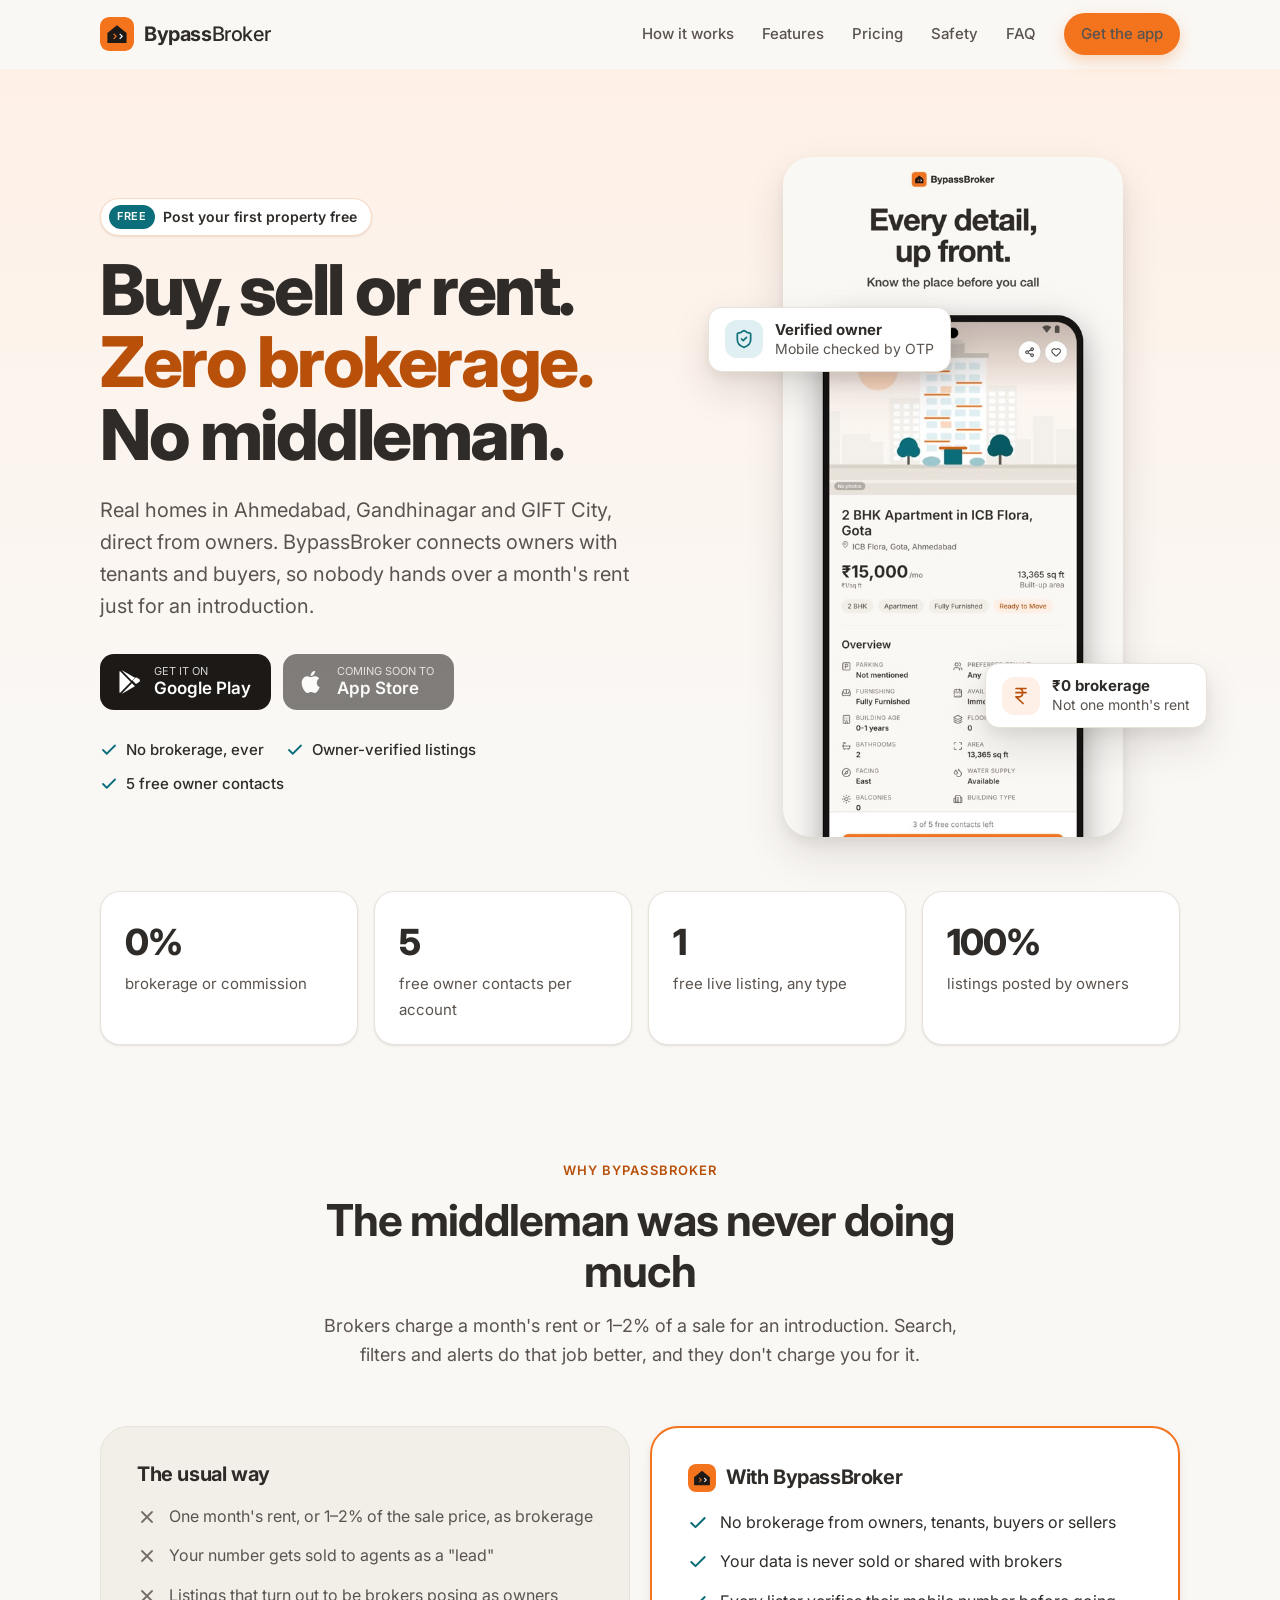
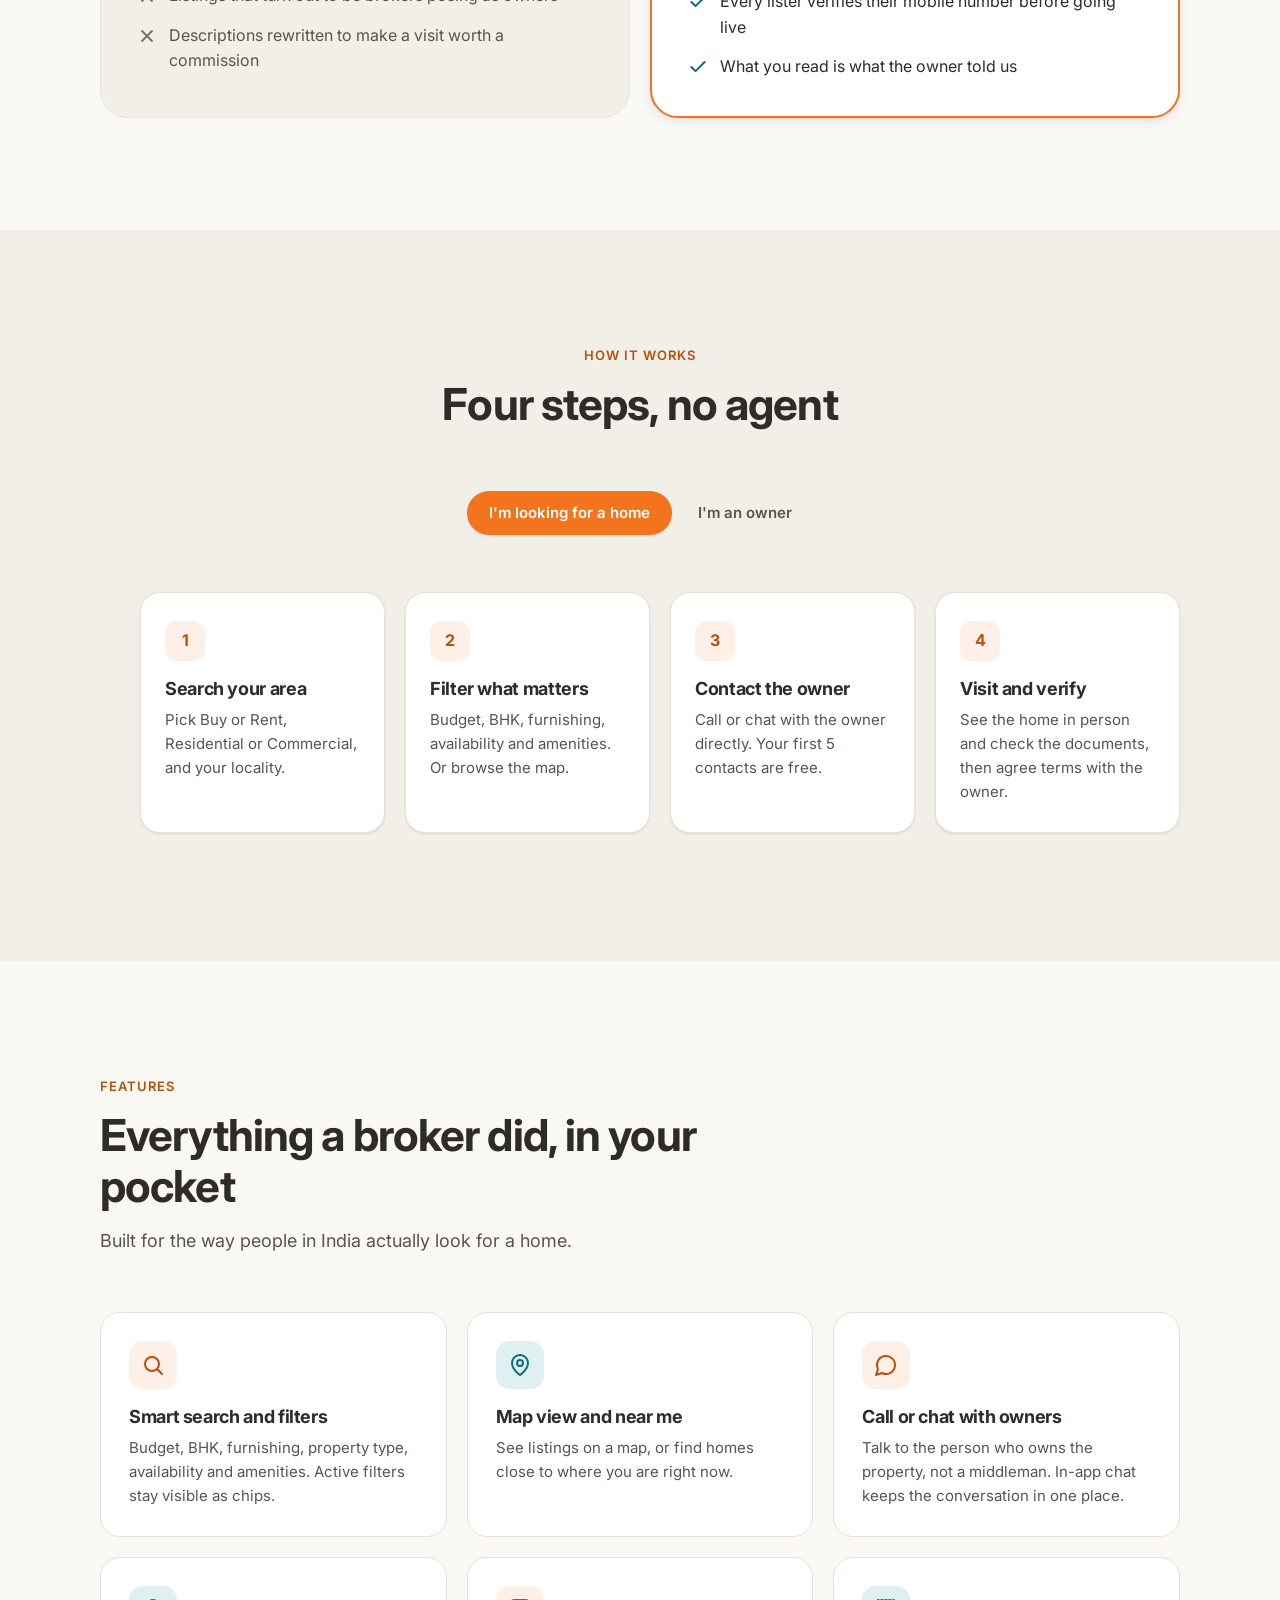
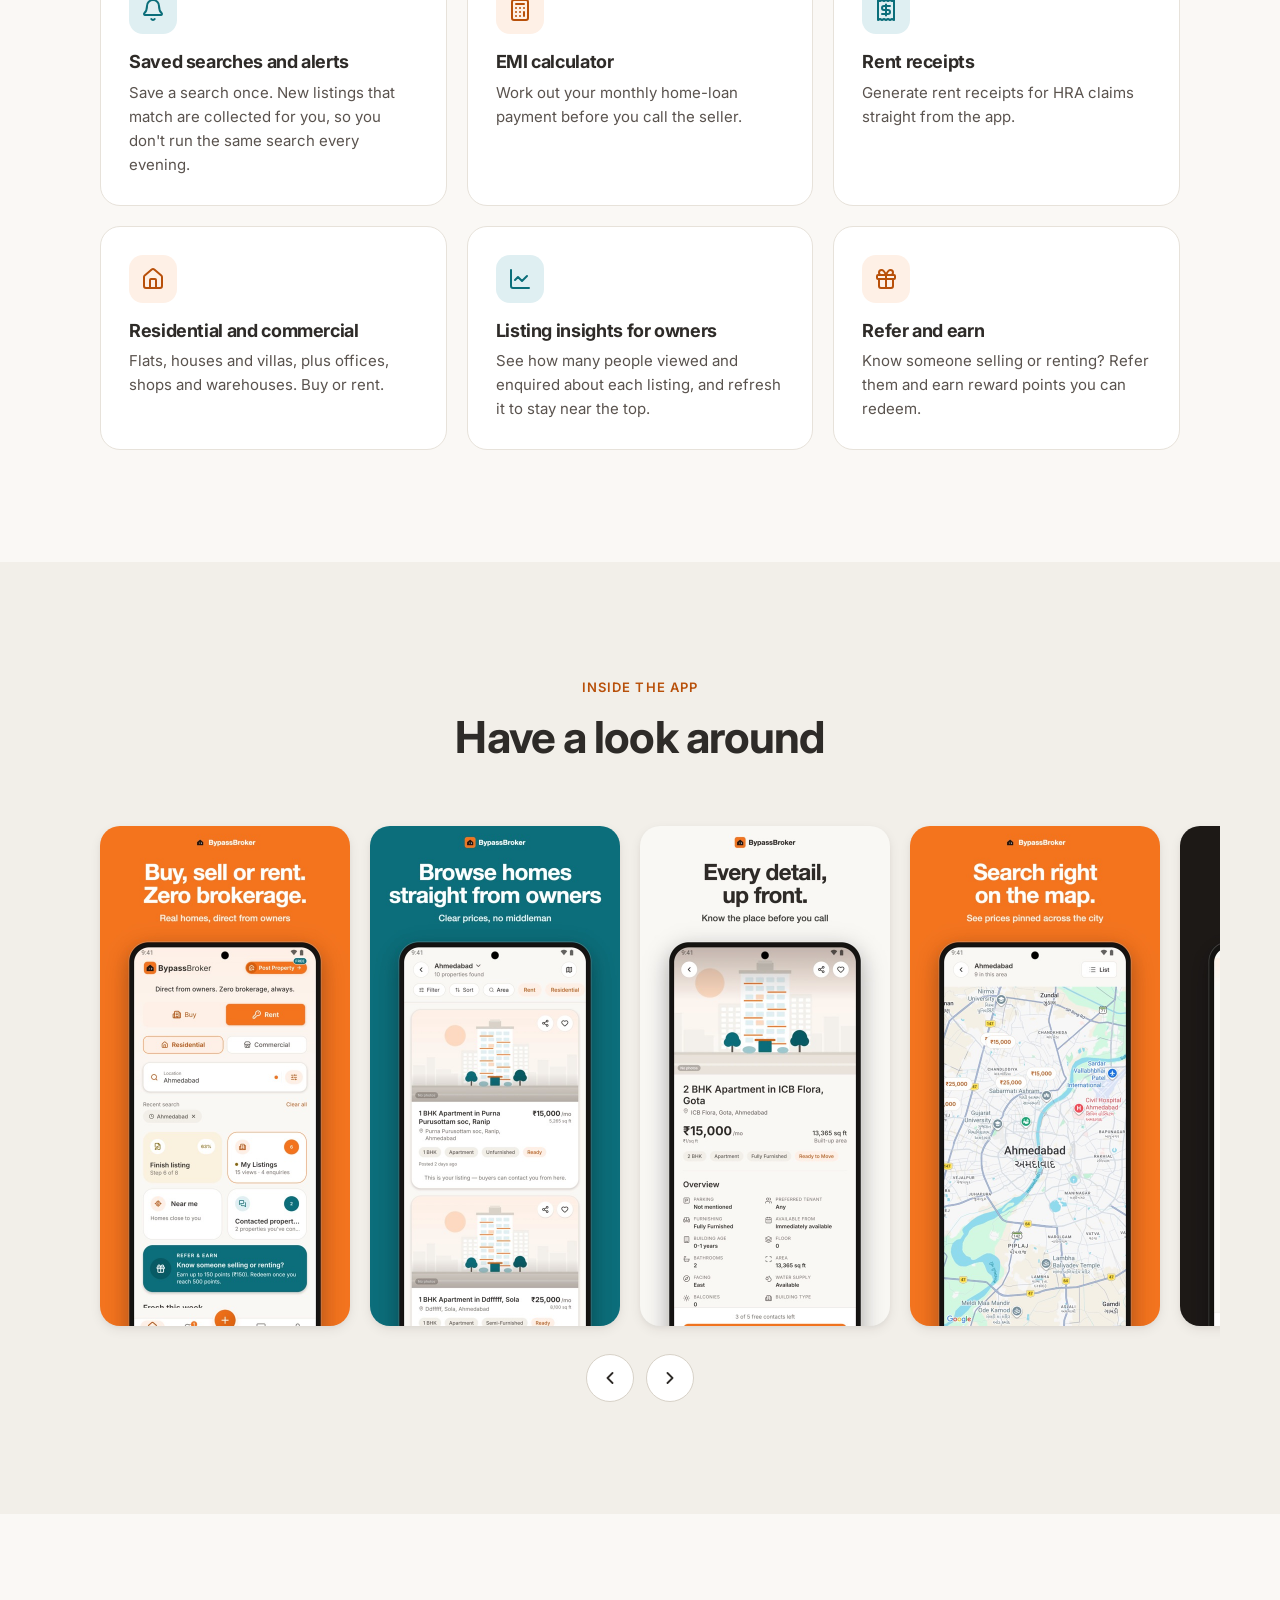
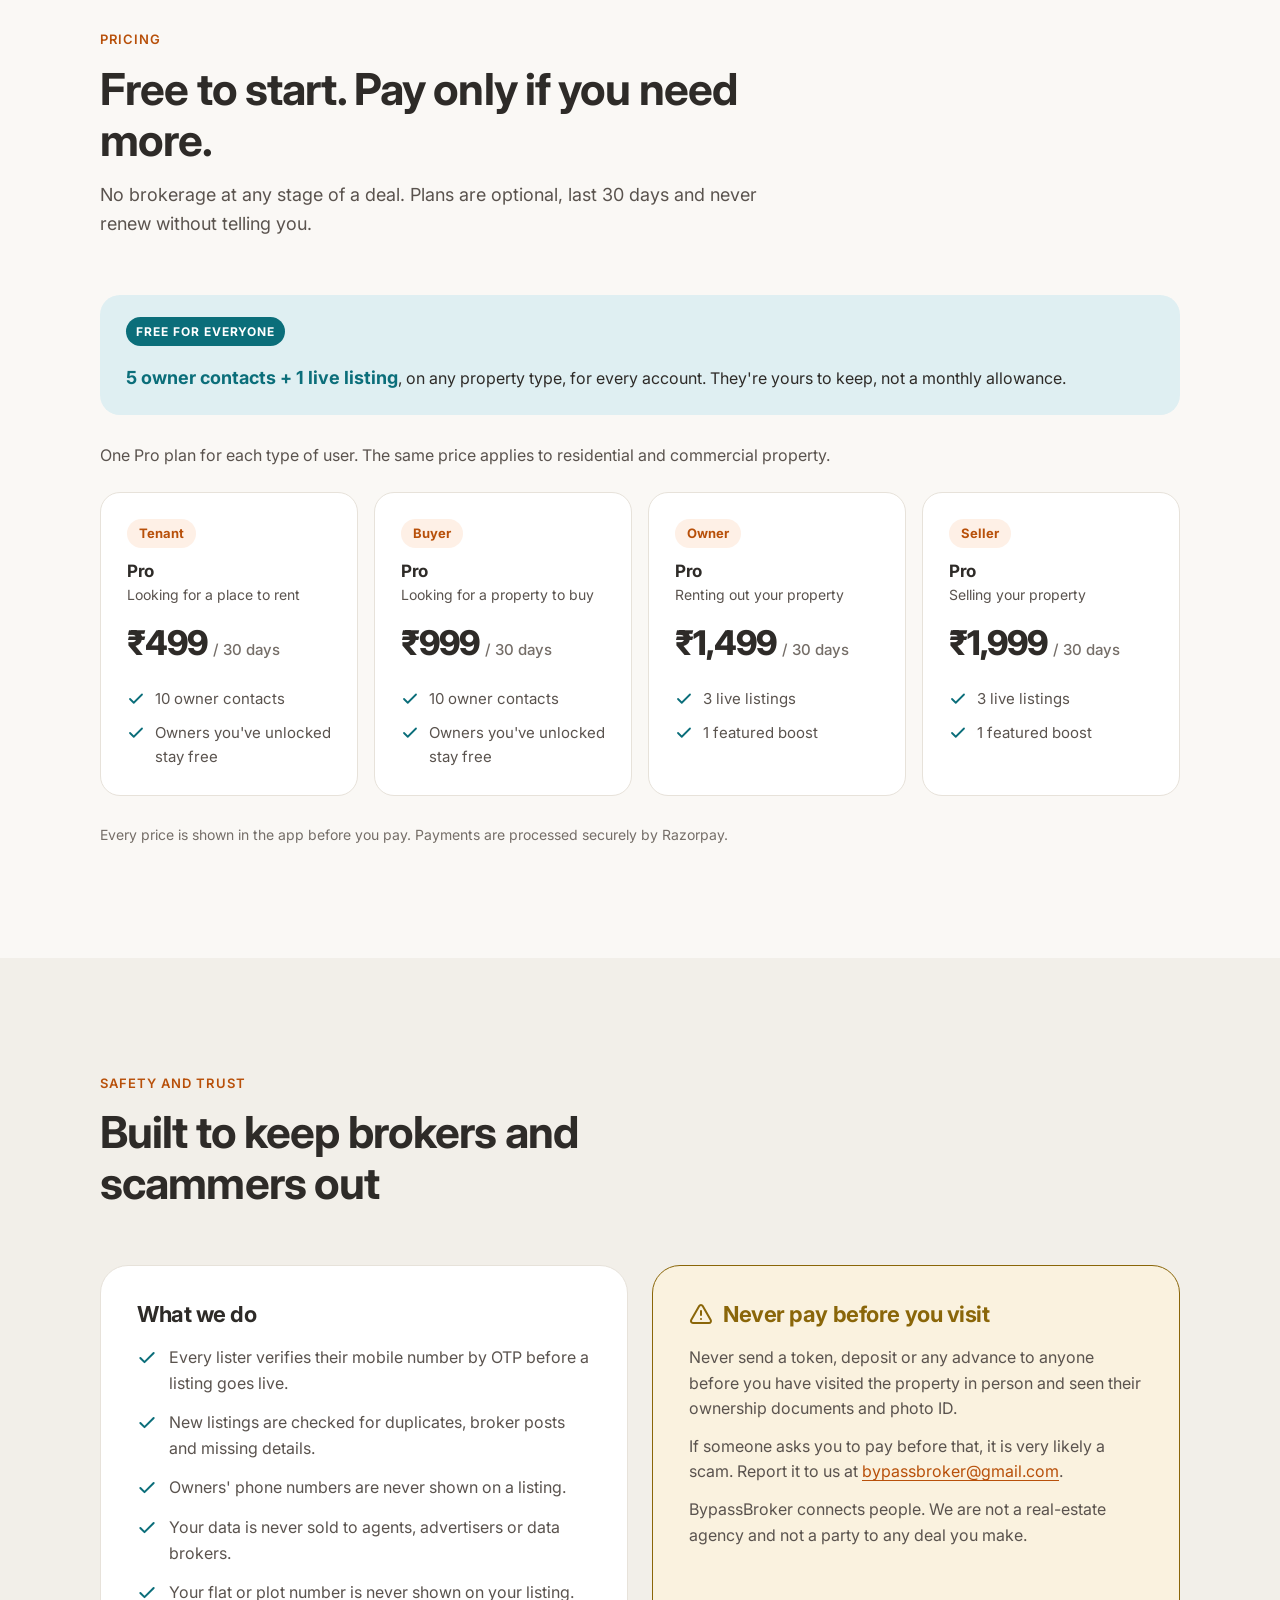
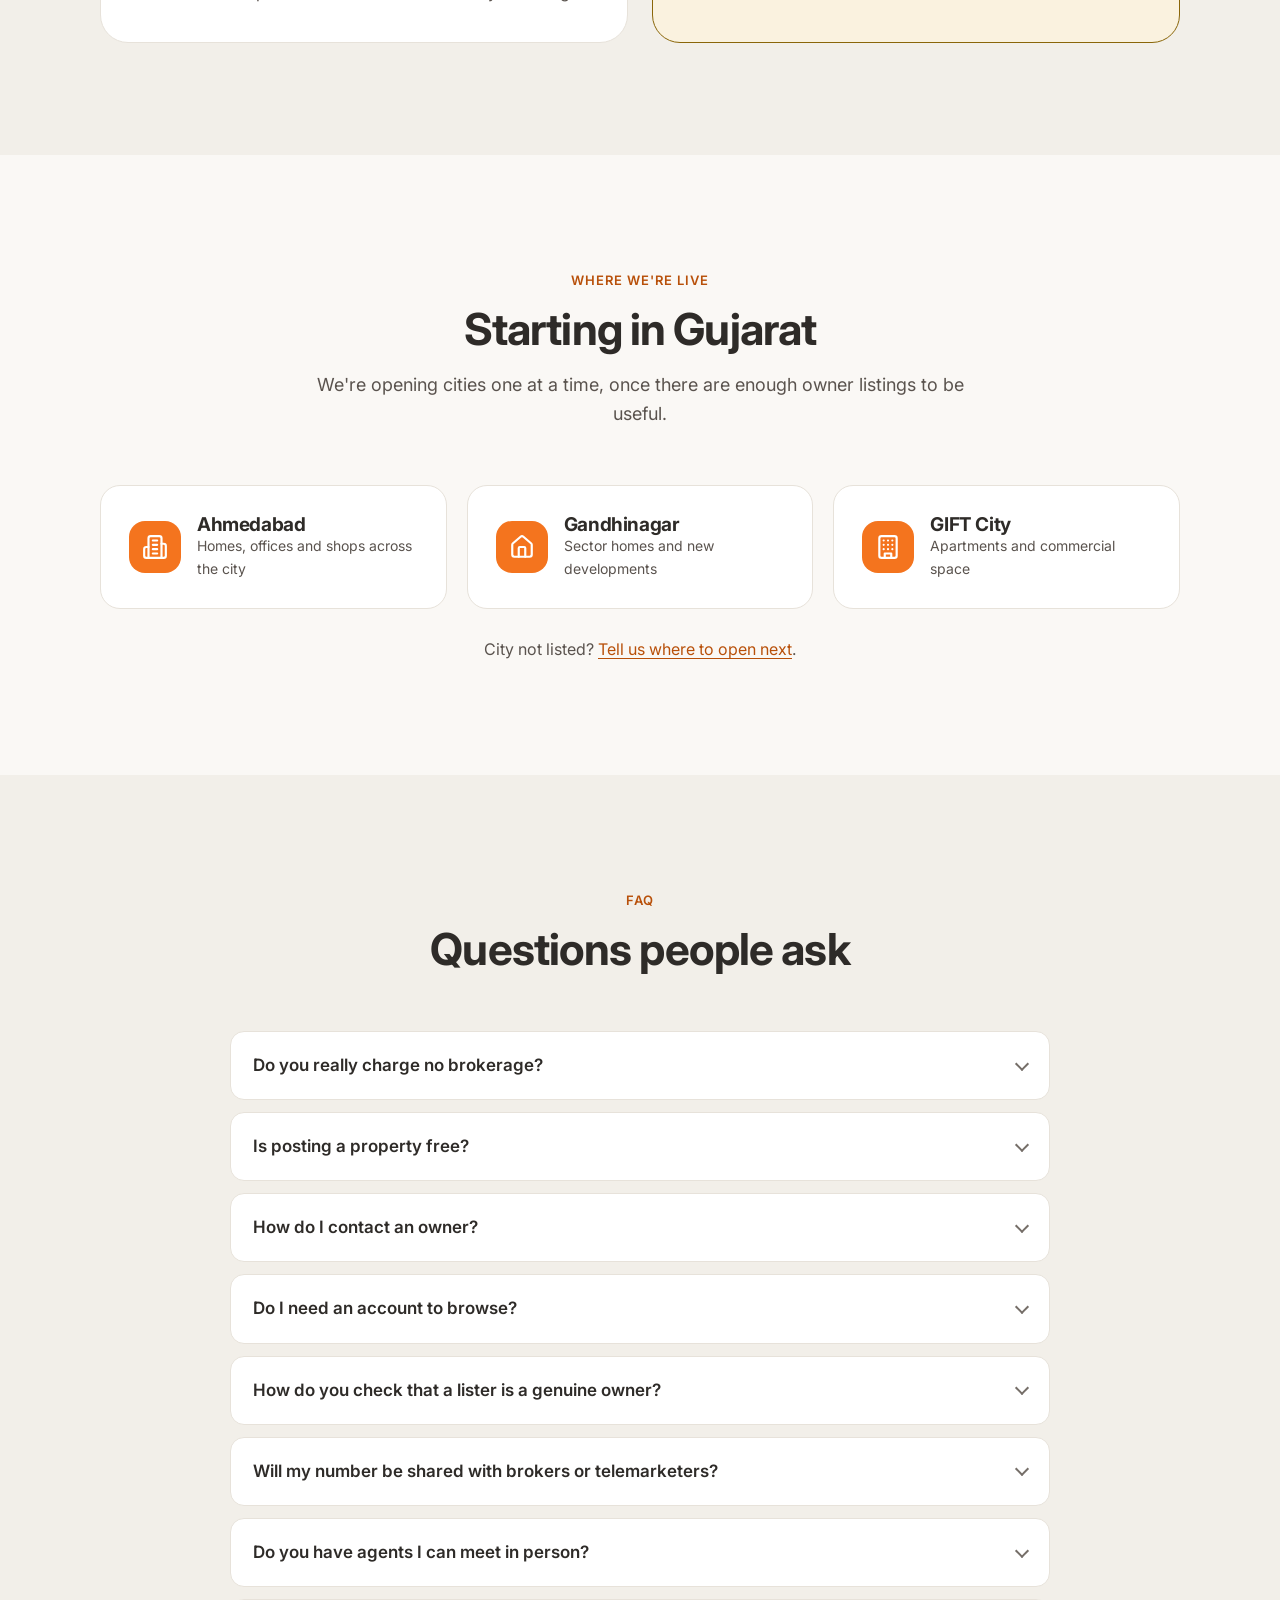
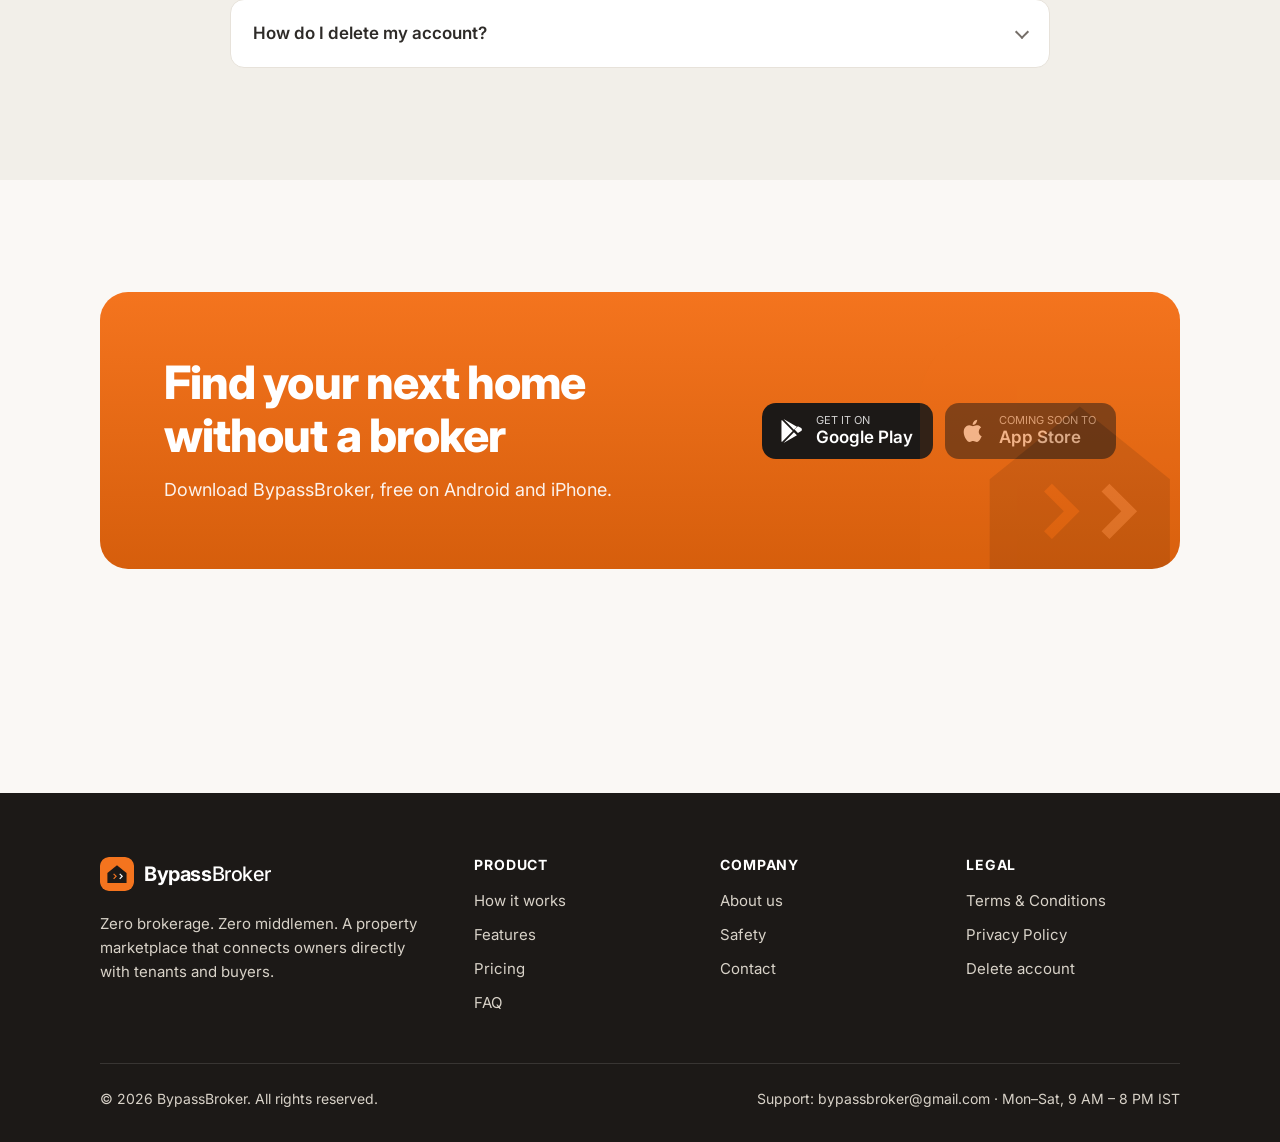
==== commit 19fb3d14: "Update live listings and featured boost counts" ====
--- a/index.html
+++ b/index.html
@@ -432,14 +432,14 @@
             <h3>Pro</h3>
             <p class="plan-blurb">Renting out your property</p>
             <div class="price">₹1,499 <small>/ 30 days</small></div>
-            <ul><li><svg viewBox="0 0 24 24" fill="none" stroke="currentColor" stroke-width="2.4" stroke-linecap="round" stroke-linejoin="round" aria-hidden="true"><path d="M20 6 9 17l-5-5"/></svg>5 live listings</li><li><svg viewBox="0 0 24 24" fill="none" stroke="currentColor" stroke-width="2.4" stroke-linecap="round" stroke-linejoin="round" aria-hidden="true"><path d="M20 6 9 17l-5-5"/></svg>1 featured boost</li></ul>
+            <ul><li><svg viewBox="0 0 24 24" fill="none" stroke="currentColor" stroke-width="2.4" stroke-linecap="round" stroke-linejoin="round" aria-hidden="true"><path d="M20 6 9 17l-5-5"/></svg>3 live listings</li><li><svg viewBox="0 0 24 24" fill="none" stroke="currentColor" stroke-width="2.4" stroke-linecap="round" stroke-linejoin="round" aria-hidden="true"><path d="M20 6 9 17l-5-5"/></svg>1 featured boost</li></ul>
           </div>
           <div class="plan">
             <span class="plan-for">Seller</span>
             <h3>Pro</h3>
             <p class="plan-blurb">Selling your property</p>
             <div class="price">₹1,999 <small>/ 30 days</small></div>
-            <ul><li><svg viewBox="0 0 24 24" fill="none" stroke="currentColor" stroke-width="2.4" stroke-linecap="round" stroke-linejoin="round" aria-hidden="true"><path d="M20 6 9 17l-5-5"/></svg>5 live listings</li><li><svg viewBox="0 0 24 24" fill="none" stroke="currentColor" stroke-width="2.4" stroke-linecap="round" stroke-linejoin="round" aria-hidden="true"><path d="M20 6 9 17l-5-5"/></svg>1 featured boost</li></ul>
+            <ul><li><svg viewBox="0 0 24 24" fill="none" stroke="currentColor" stroke-width="2.4" stroke-linecap="round" stroke-linejoin="round" aria-hidden="true"><path d="M20 6 9 17l-5-5"/></svg>3 live listings</li><li><svg viewBox="0 0 24 24" fill="none" stroke="currentColor" stroke-width="2.4" stroke-linecap="round" stroke-linejoin="round" aria-hidden="true"><path d="M20 6 9 17l-5-5"/></svg>1 featured boost</li></ul>
           </div>
         </div>
 
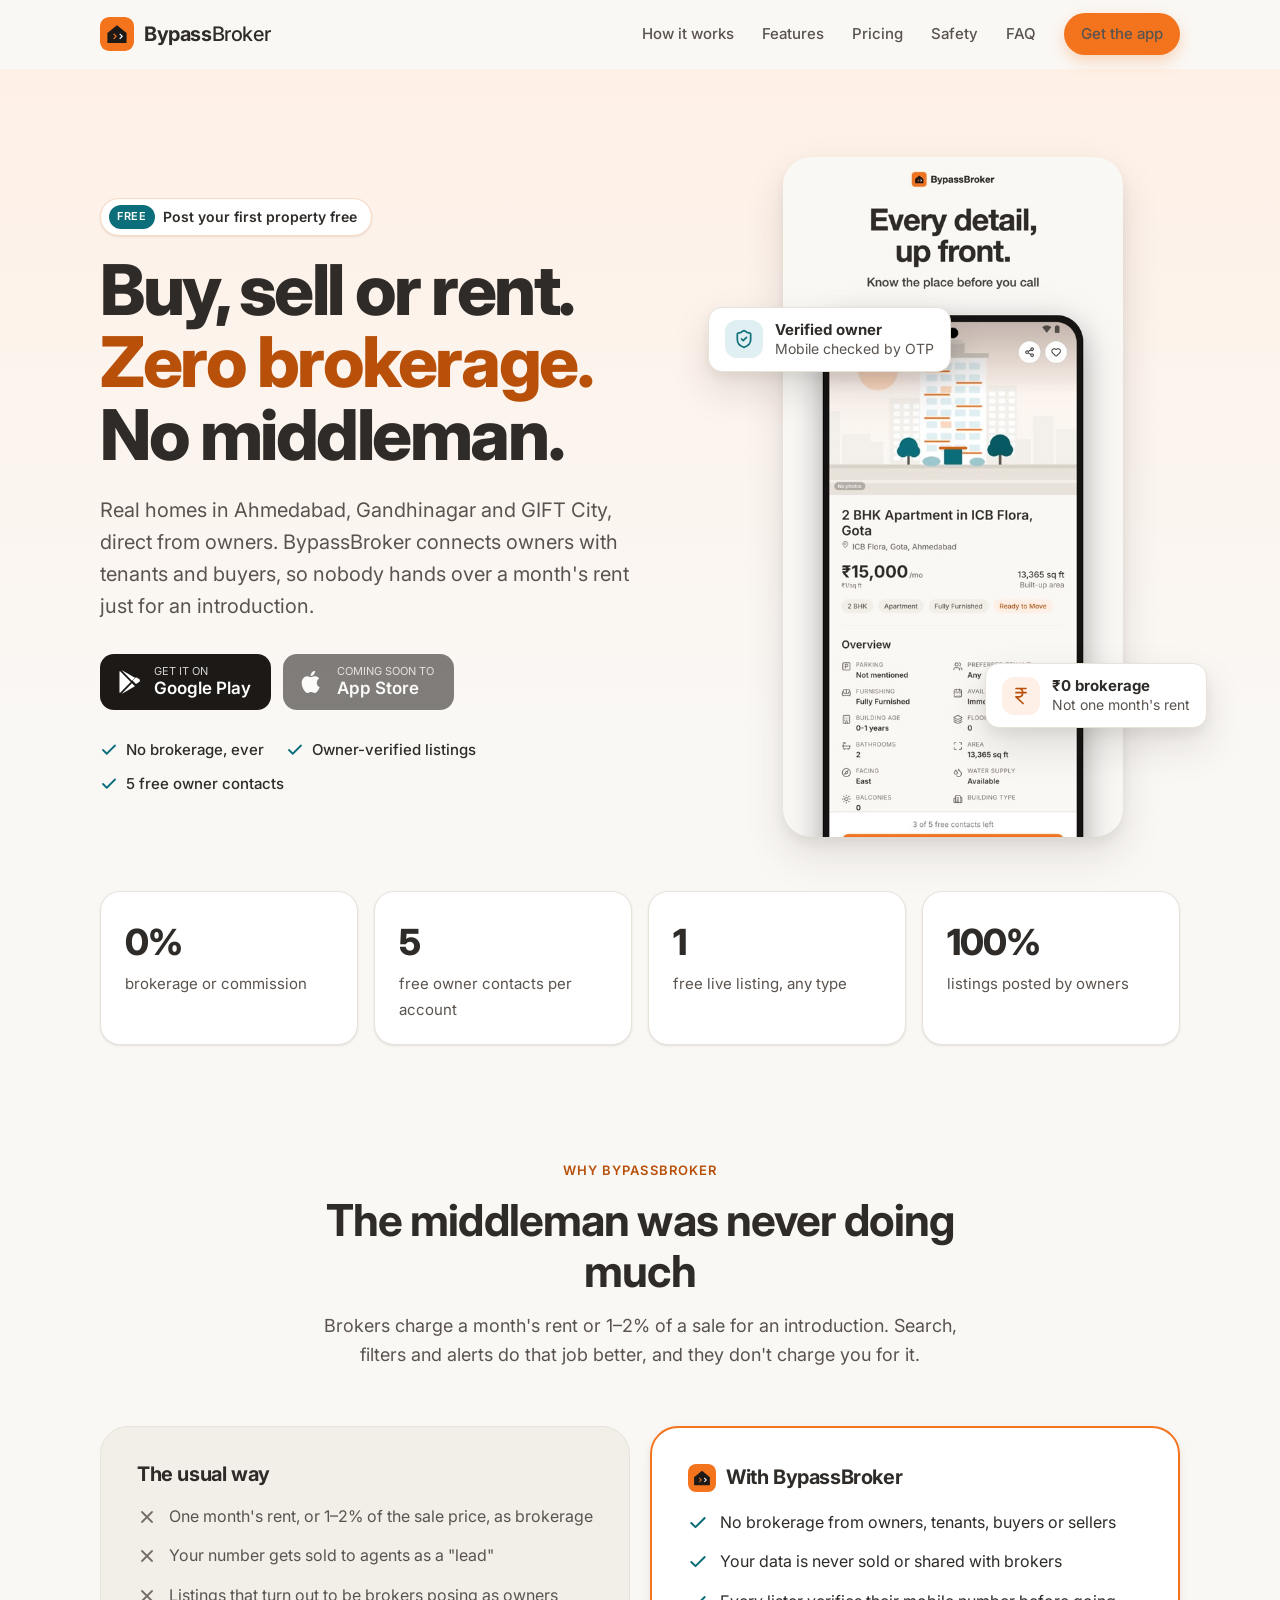
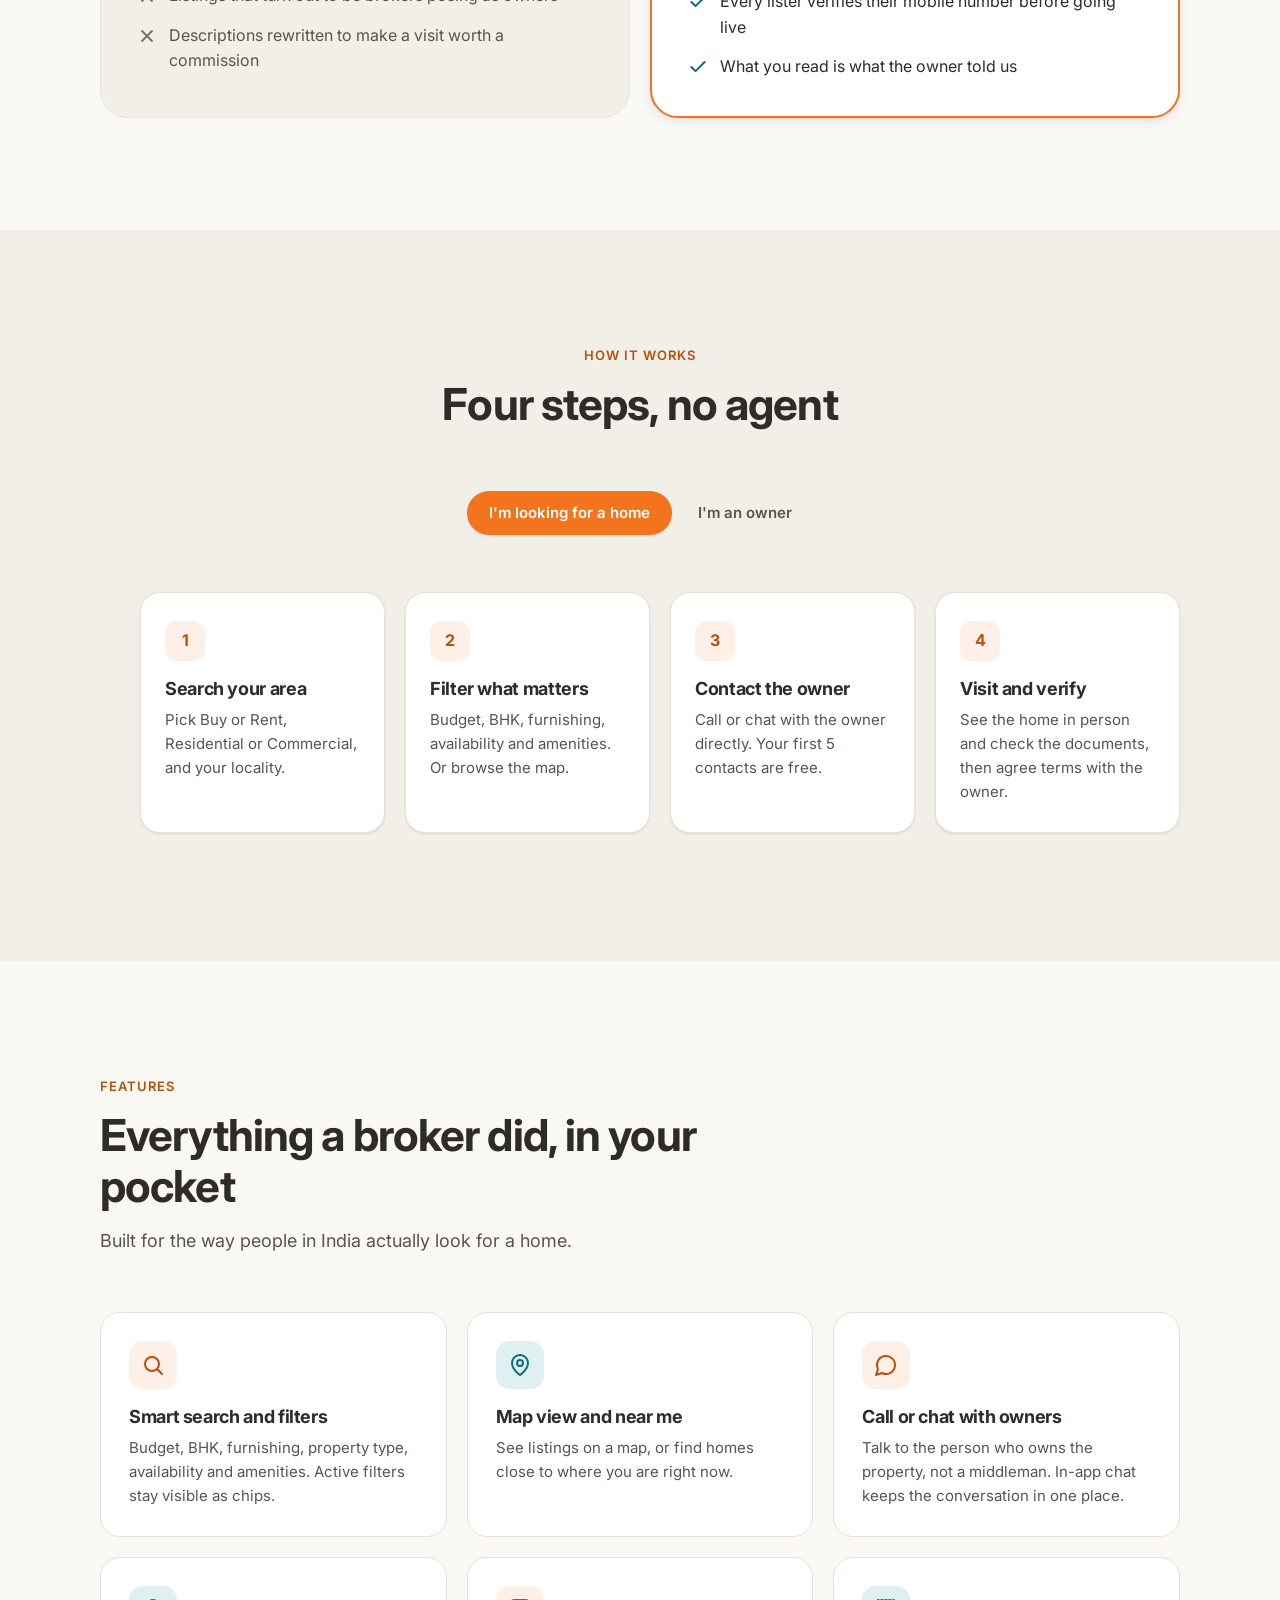
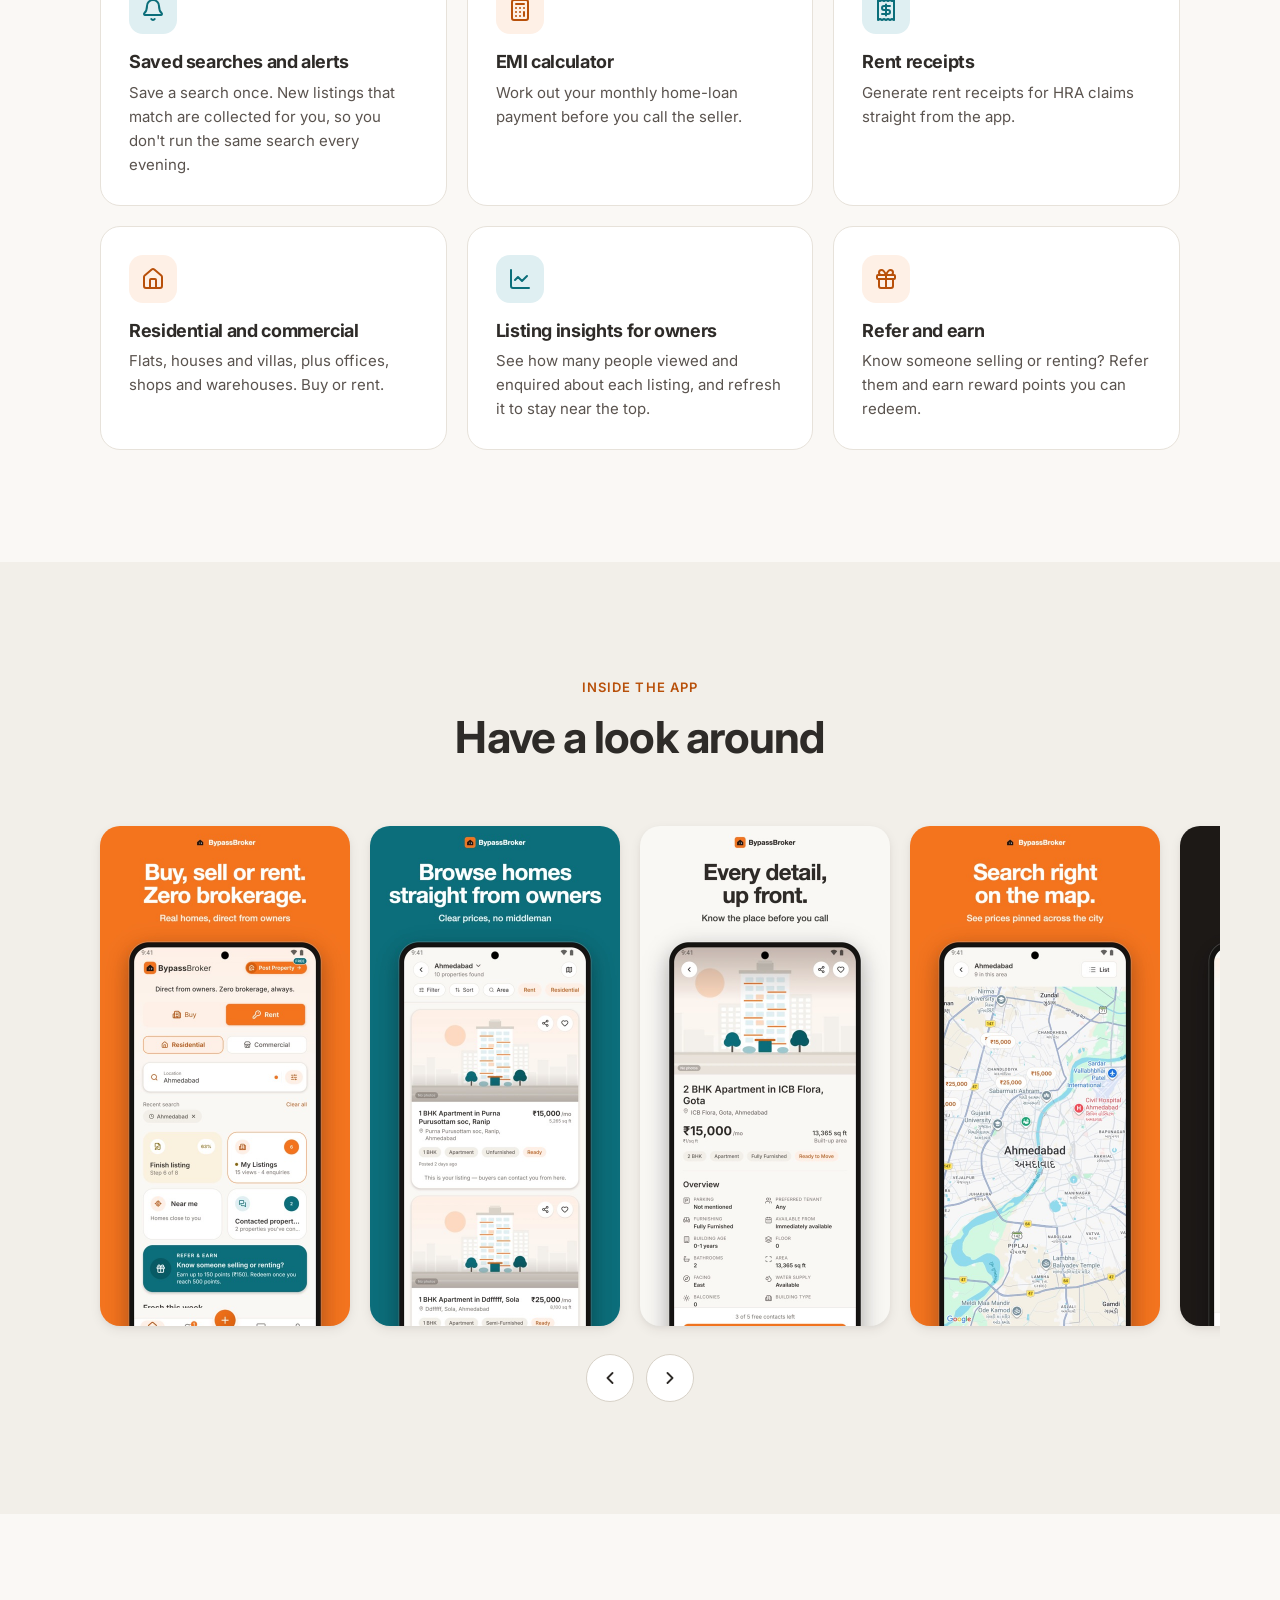
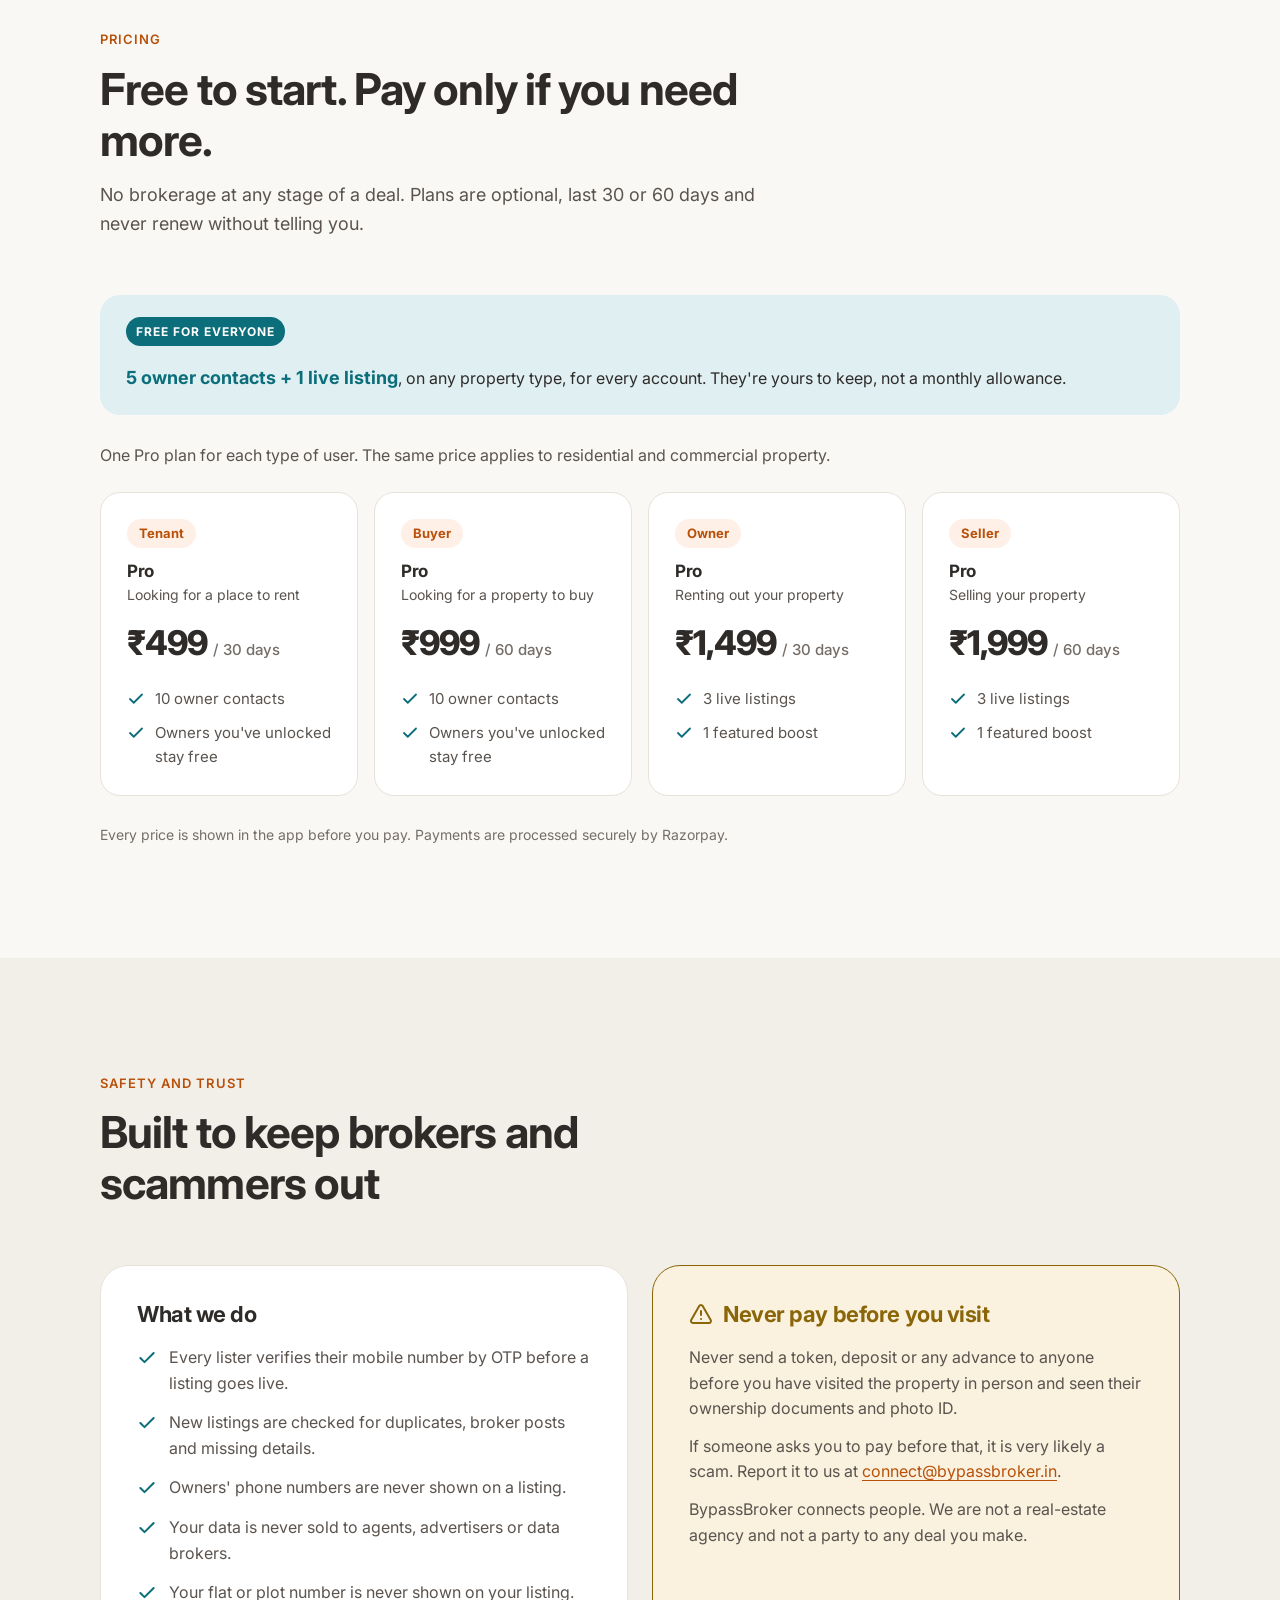
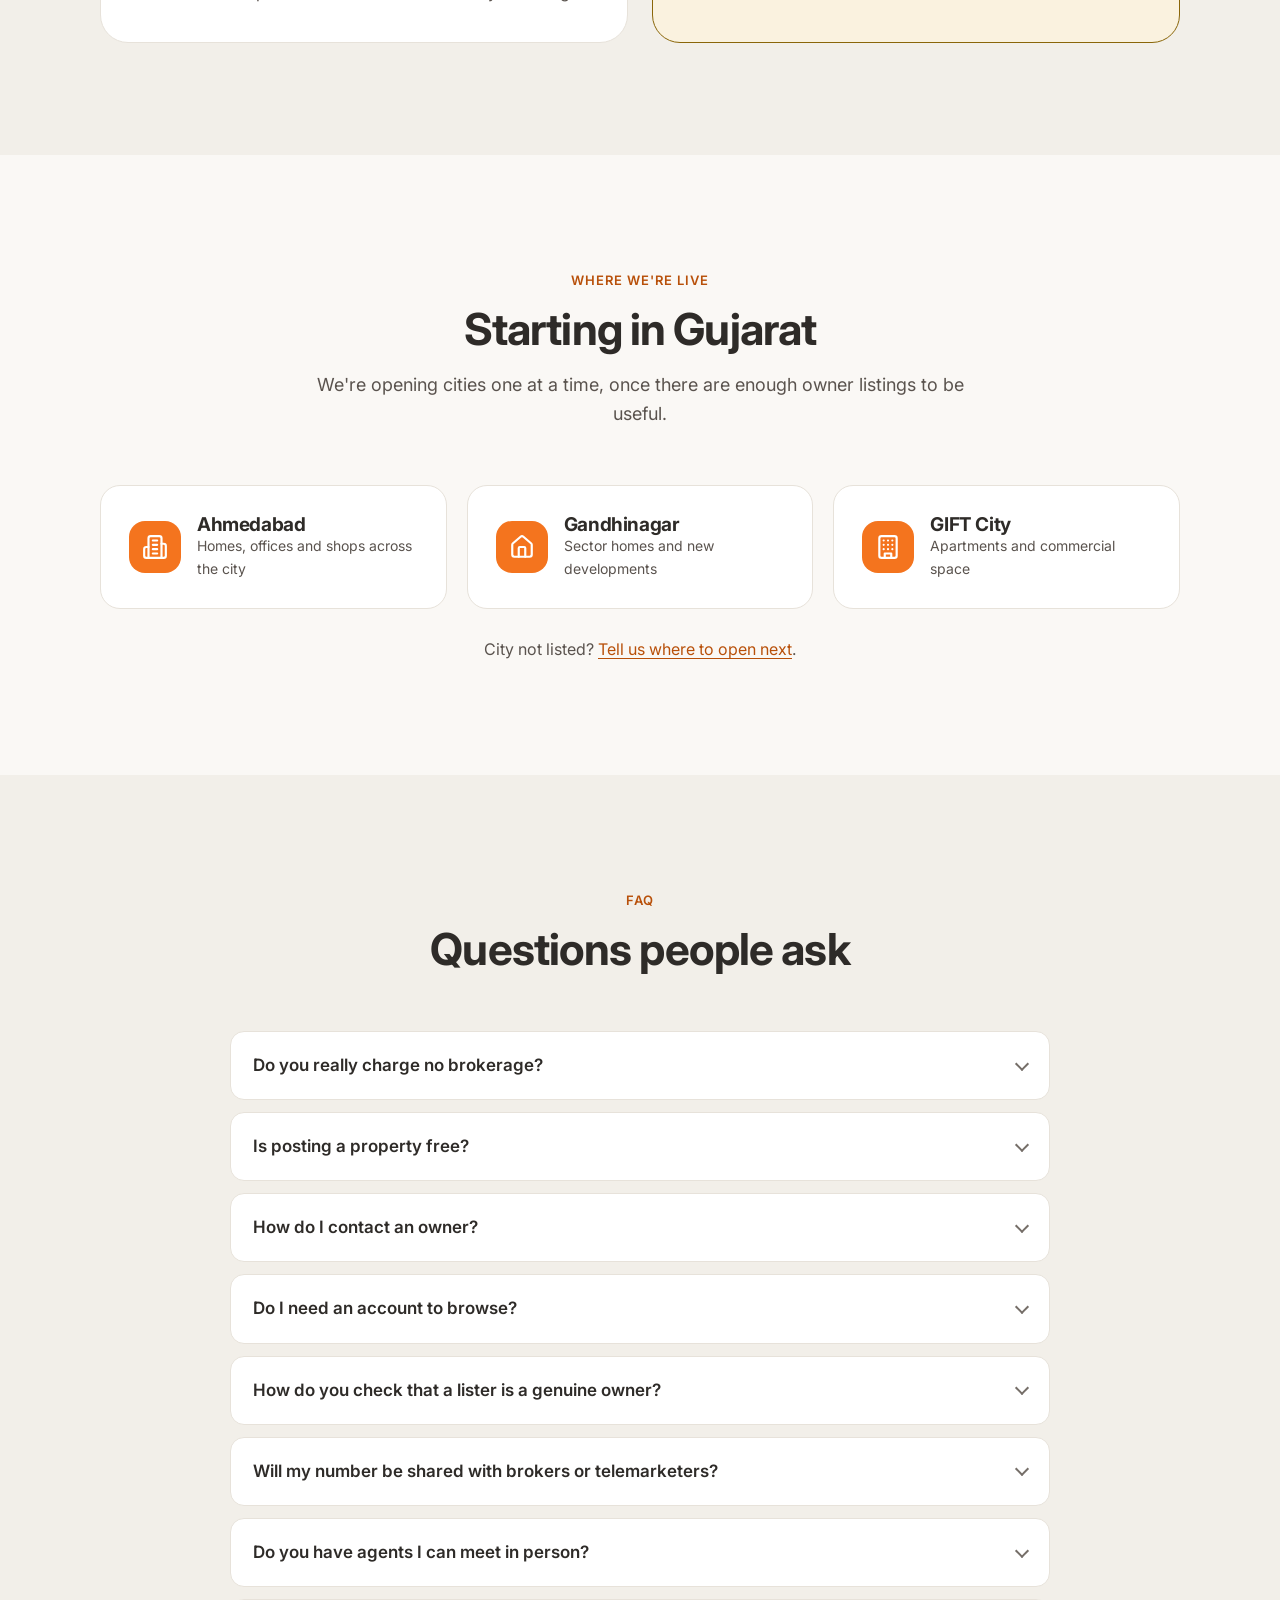
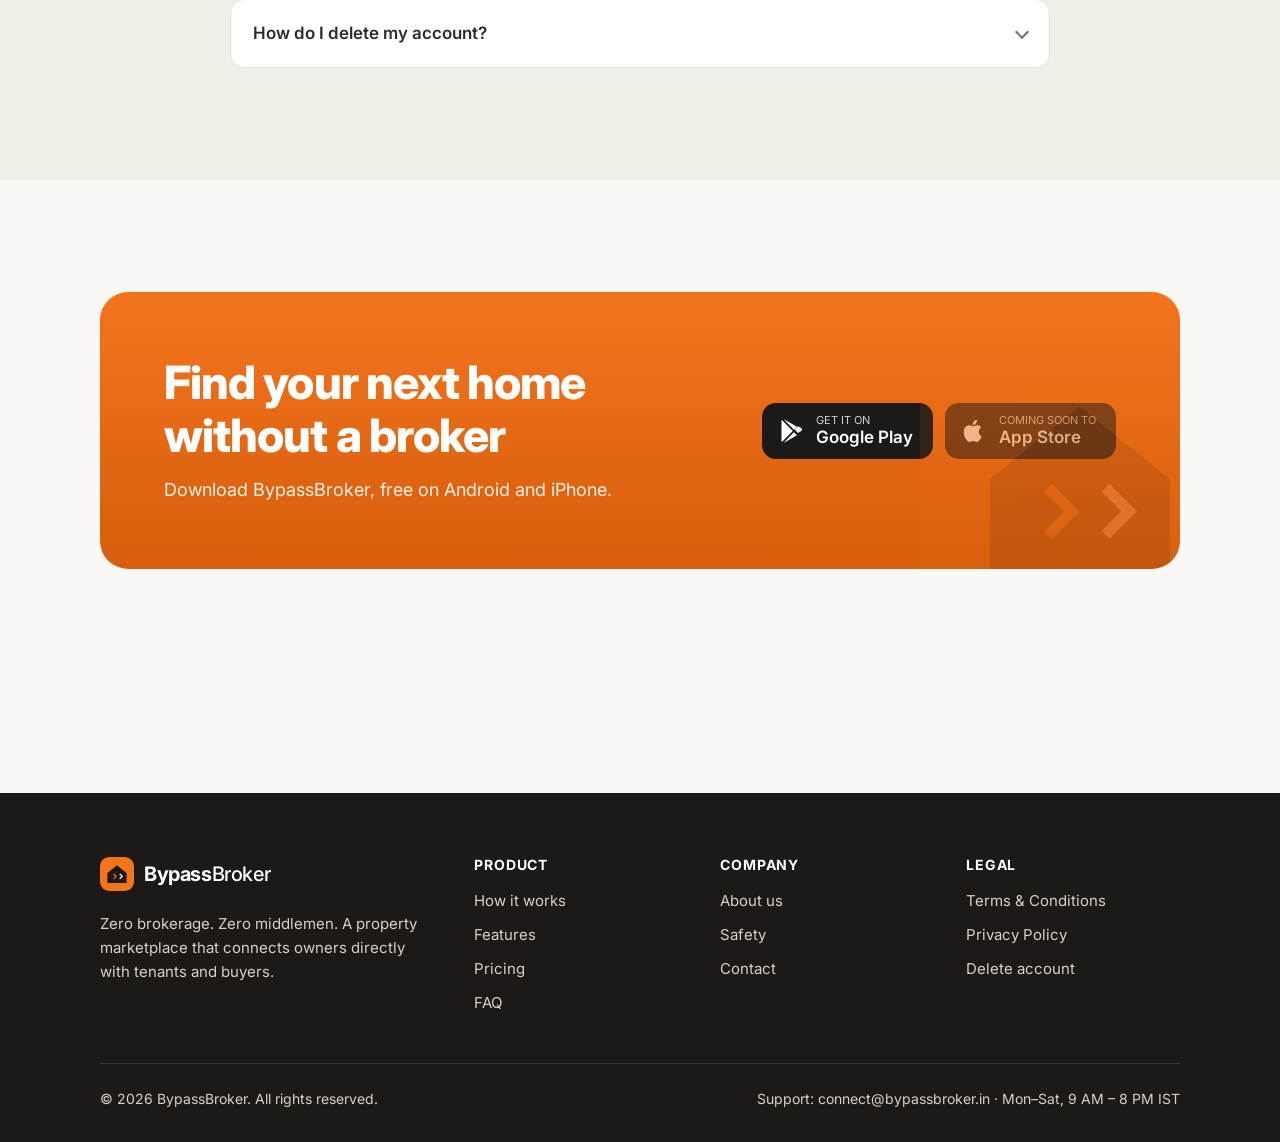
==== commit 5bd5173b: "Update index.html" ====
--- a/index.html
+++ b/index.html
@@ -51,11 +51,11 @@
           "height": 512
         },
         "description": "Zero-brokerage property marketplace connecting owners directly with tenants and buyers in Gujarat.",
-        "email": "bypassbroker@gmail.com",
+        "email": "connect@bypassbroker.in",
         "contactPoint": {
           "@type": "ContactPoint",
           "contactType": "customer support",
-          "email": "bypassbroker@gmail.com",
+          "email": "connect@bypassbroker.in",
           "areaServed": "IN"
         },
         "areaServed": [
@@ -402,7 +402,7 @@
         <div class="section-head reveal">
           <span class="eyebrow">Pricing</span>
           <h2>Free to start. Pay only if you need more.</h2>
-          <p>No brokerage at any stage of a deal. Plans are optional, last 30 days and never renew without telling you.</p>
+          <p>No brokerage at any stage of a deal. Plans are optional, last 30 or 60 days and never renew without telling you.</p>
         </div>
 
         <div class="free-banner reveal">
@@ -424,7 +424,7 @@
             <span class="plan-for">Buyer</span>
             <h3>Pro</h3>
             <p class="plan-blurb">Looking for a property to buy</p>
-            <div class="price">₹999 <small>/ 30 days</small></div>
+            <div class="price">₹999 <small>/ 60 days</small></div>
             <ul><li><svg viewBox="0 0 24 24" fill="none" stroke="currentColor" stroke-width="2.4" stroke-linecap="round" stroke-linejoin="round" aria-hidden="true"><path d="M20 6 9 17l-5-5"/></svg>10 owner contacts</li><li><svg viewBox="0 0 24 24" fill="none" stroke="currentColor" stroke-width="2.4" stroke-linecap="round" stroke-linejoin="round" aria-hidden="true"><path d="M20 6 9 17l-5-5"/></svg>Owners you've unlocked stay free</li></ul>
           </div>
           <div class="plan">
@@ -438,7 +438,7 @@
             <span class="plan-for">Seller</span>
             <h3>Pro</h3>
             <p class="plan-blurb">Selling your property</p>
-            <div class="price">₹1,999 <small>/ 30 days</small></div>
+            <div class="price">₹1,999 <small>/ 60 days</small></div>
             <ul><li><svg viewBox="0 0 24 24" fill="none" stroke="currentColor" stroke-width="2.4" stroke-linecap="round" stroke-linejoin="round" aria-hidden="true"><path d="M20 6 9 17l-5-5"/></svg>3 live listings</li><li><svg viewBox="0 0 24 24" fill="none" stroke="currentColor" stroke-width="2.4" stroke-linecap="round" stroke-linejoin="round" aria-hidden="true"><path d="M20 6 9 17l-5-5"/></svg>1 featured boost</li></ul>
           </div>
         </div>
@@ -468,7 +468,7 @@
           <div class="safety-card warning-card reveal">
             <h3><svg viewBox="0 0 24 24" fill="none" stroke="currentColor" stroke-width="2" stroke-linecap="round" stroke-linejoin="round" aria-hidden="true"><path d="m21.7 18-8-14a2 2 0 0 0-3.5 0l-8 14A2 2 0 0 0 4 21h16a2 2 0 0 0 1.7-3M12 9v4M12 17h.01"/></svg>Never pay before you visit</h3>
             <p>Never send a token, deposit or any advance to anyone before you have visited the property in person and seen their ownership documents and photo ID.</p>
-            <p>If someone asks you to pay before that, it is very likely a scam. Report it to us at <a href="mailto:bypassbroker@gmail.com?subject=Report%20a%20listing">bypassbroker@gmail.com</a>.</p>
+            <p>If someone asks you to pay before that, it is very likely a scam. Report it to us at <a href="mailto:connect@bypassbroker.in?subject=Report%20a%20listing">connect@bypassbroker.in</a>.</p>
             <p>BypassBroker connects people. We are not a real-estate agency and not a party to any deal you make.</p>
           </div>
         </div>
@@ -488,7 +488,7 @@
           <div class="city reveal"><span class="icon"><svg viewBox="0 0 24 24" fill="none" stroke="currentColor" stroke-width="2" stroke-linecap="round" stroke-linejoin="round" aria-hidden="true"><path d="M15 21v-8a1 1 0 0 0-1-1h-4a1 1 0 0 0-1 1v8"/><path d="M3 10a2 2 0 0 1 .7-1.5l7-6a2 2 0 0 1 2.6 0l7 6A2 2 0 0 1 21 10v9a2 2 0 0 1-2 2H5a2 2 0 0 1-2-2z"/></svg></span><div><h3>Gandhinagar</h3><p>Sector homes and new developments</p></div></div>
           <div class="city reveal"><span class="icon"><svg viewBox="0 0 24 24" fill="none" stroke="currentColor" stroke-width="2" stroke-linecap="round" stroke-linejoin="round" aria-hidden="true"><rect width="16" height="20" x="4" y="2" rx="2"/><path d="M9 22v-4h6v4M8 6h.01M16 6h.01M12 6h.01M12 10h.01M12 14h.01M16 10h.01M16 14h.01M8 10h.01M8 14h.01"/></svg></span><div><h3>GIFT City</h3><p>Apartments and commercial space</p></div></div>
         </div>
-        <p class="cities-note">City not listed? <a href="mailto:bypassbroker@gmail.com?subject=City%20request">Tell us where to open next</a>.</p>
+        <p class="cities-note">City not listed? <a href="mailto:connect@bypassbroker.in?subject=City%20request">Tell us where to open next</a>.</p>
       </div>
     </section>
 
@@ -573,7 +573,7 @@
         </div>
         <div>
           <h4>Company</h4>
-          <ul><li><a href="about.html">About us</a></li><li><a href="index.html#safety">Safety</a></li><li><a href="mailto:bypassbroker@gmail.com">Contact</a></li></ul>
+          <ul><li><a href="about.html">About us</a></li><li><a href="index.html#safety">Safety</a></li><li><a href="mailto:connect@bypassbroker.in">Contact</a></li></ul>
         </div>
         <div>
           <h4>Legal</h4>
@@ -582,7 +582,7 @@
       </div>
       <div class="footer-bottom">
         <span>© <span data-year>2026</span> BypassBroker. All rights reserved.</span>
-        <span>Support: <a href="mailto:bypassbroker@gmail.com">bypassbroker@gmail.com</a> · Mon–Sat, 9 AM – 8 PM IST</span>
+        <span>Support: <a href="mailto:connect@bypassbroker.in">connect@bypassbroker.in</a> · Mon–Sat, 9 AM – 8 PM IST</span>
       </div>
     </div>
   </footer>
